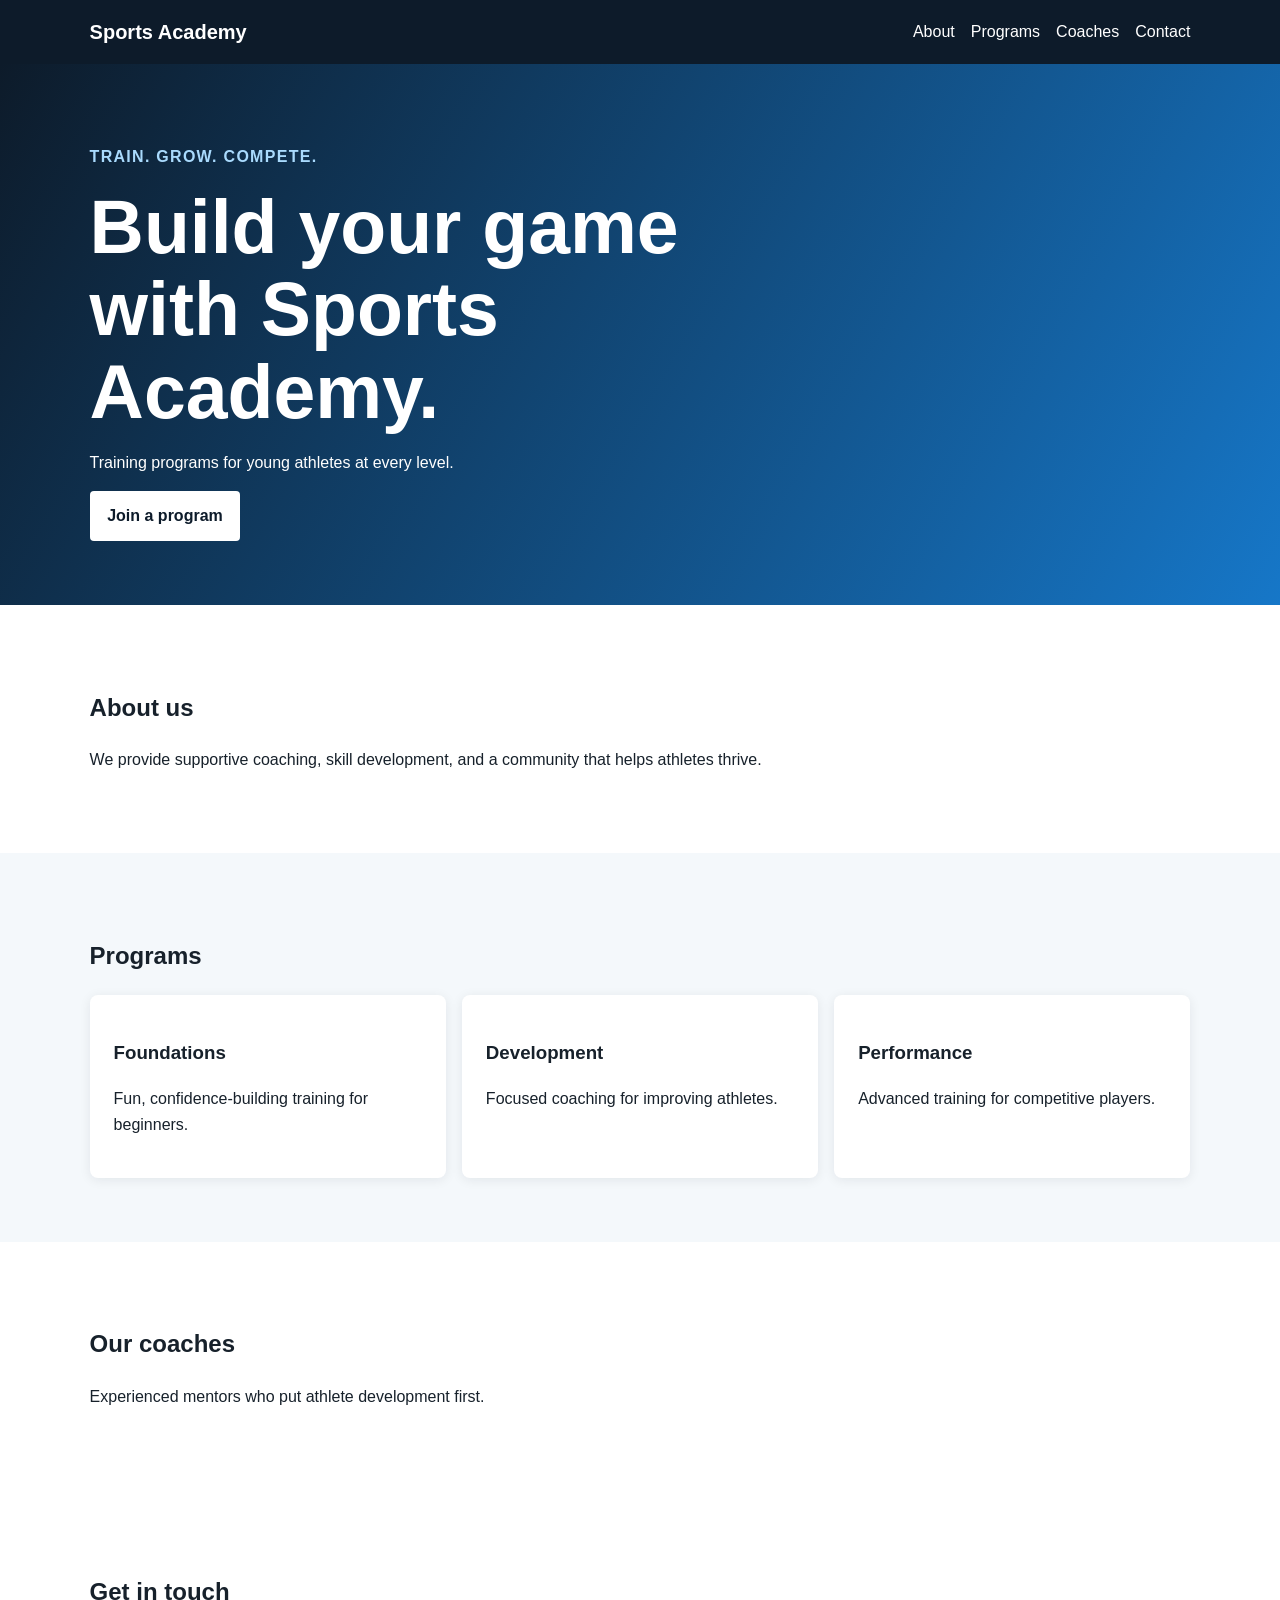
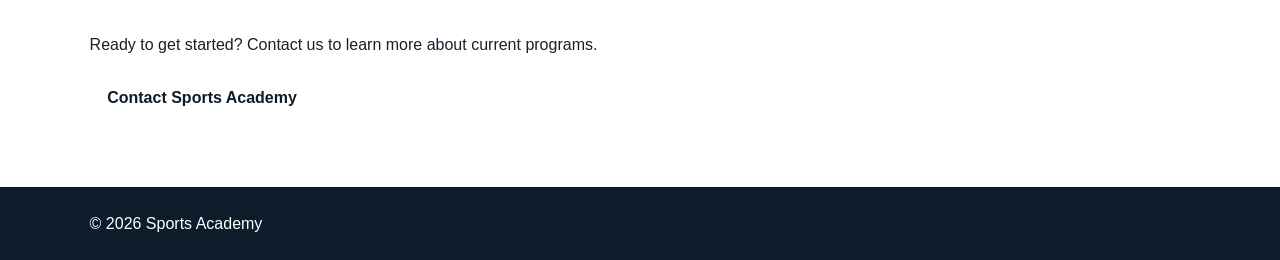
==== index.html @ 7ac8a394 "Add files via upload" ====
<!doctype html>
<html lang="en">
  <head>
    <meta charset="UTF-8" />
    <meta name="viewport" content="width=device-width, initial-scale=1.0" />
    <title>Sports Academy</title>
    <link rel="stylesheet" href="styles.css" />
  </head>
  <body>
    <header class="site-header">
      <a class="brand" href="#home">Sports Academy</a>
      <nav aria-label="Main navigation">
        <a href="#about">About</a>
        <a href="#programs">Programs</a>
        <a href="#coaches">Coaches</a>
        <a href="#contact">Contact</a>
      </nav>
    </header>

    <main id="home">
      <section class="hero">
        <p class="eyebrow">Train. Grow. Compete.</p>
        <h1>Build your game with Sports Academy.</h1>
        <p>Training programs for young athletes at every level.</p>
        <a class="button" href="#contact">Join a program</a>
      </section>

      <section id="about">
        <h2>About us</h2>
        <p>We provide supportive coaching, skill development, and a community that helps athletes thrive.</p>
      </section>

      <section id="programs">
        <h2>Programs</h2>
        <div class="cards">
          <article><h3>Foundations</h3><p>Fun, confidence-building training for beginners.</p></article>
          <article><h3>Development</h3><p>Focused coaching for improving athletes.</p></article>
          <article><h3>Performance</h3><p>Advanced training for competitive players.</p></article>
        </div>
      </section>

      <section id="coaches">
        <h2>Our coaches</h2>
        <p>Experienced mentors who put athlete development first.</p>
      </section>

      <section id="contact">
        <h2>Get in touch</h2>
        <p>Ready to get started? Contact us to learn more about current programs.</p>
        <button type="button" id="contact-button">Contact Sports Academy</button>
      </section>
    </main>

    <footer>© <span id="year"></span> Sports Academy</footer>
    <script src="script.js"></script>
  </body>
</html>
---- styles.css ----
:root {
  --navy: #0d1b2a;
  --blue: #1677c8;
  --light: #f4f8fb;
  --text: #17212b;
}

* { box-sizing: border-box; }
body { margin: 0; color: var(--text); font: 16px/1.6 Arial, sans-serif; }
.site-header { display: flex; justify-content: space-between; align-items: center; padding: 1rem 7%; background: var(--navy); }
.brand, nav a { color: white; text-decoration: none; }
.brand { font-size: 1.25rem; font-weight: 700; }
nav { display: flex; gap: 1rem; }
section { padding: 4rem 7%; }
.hero { background: linear-gradient(120deg, var(--navy), var(--blue)); color: white; min-height: 55vh; display: grid; align-content: center; }
.hero h1 { max-width: 700px; margin: 0; font-size: clamp(2.4rem, 6vw, 4.7rem); line-height: 1.1; }
.eyebrow { color: #a9dafd; font-weight: bold; text-transform: uppercase; letter-spacing: .08em; }
.button, button { display: inline-block; width: fit-content; padding: .75rem 1.1rem; border: 0; border-radius: .25rem; background: white; color: var(--navy); font: inherit; font-weight: bold; text-decoration: none; cursor: pointer; }
#programs { background: var(--light); }
.cards { display: grid; grid-template-columns: repeat(3, 1fr); gap: 1rem; }
article { padding: 1.5rem; border-radius: .5rem; background: white; box-shadow: 0 2px 12px #0d1b2a14; }
footer { padding: 1.5rem 7%; background: var(--navy); color: white; }
@media (max-width: 650px) { .site-header { align-items: flex-start; flex-direction: column; gap: .75rem; } .cards { grid-template-columns: 1fr; } }
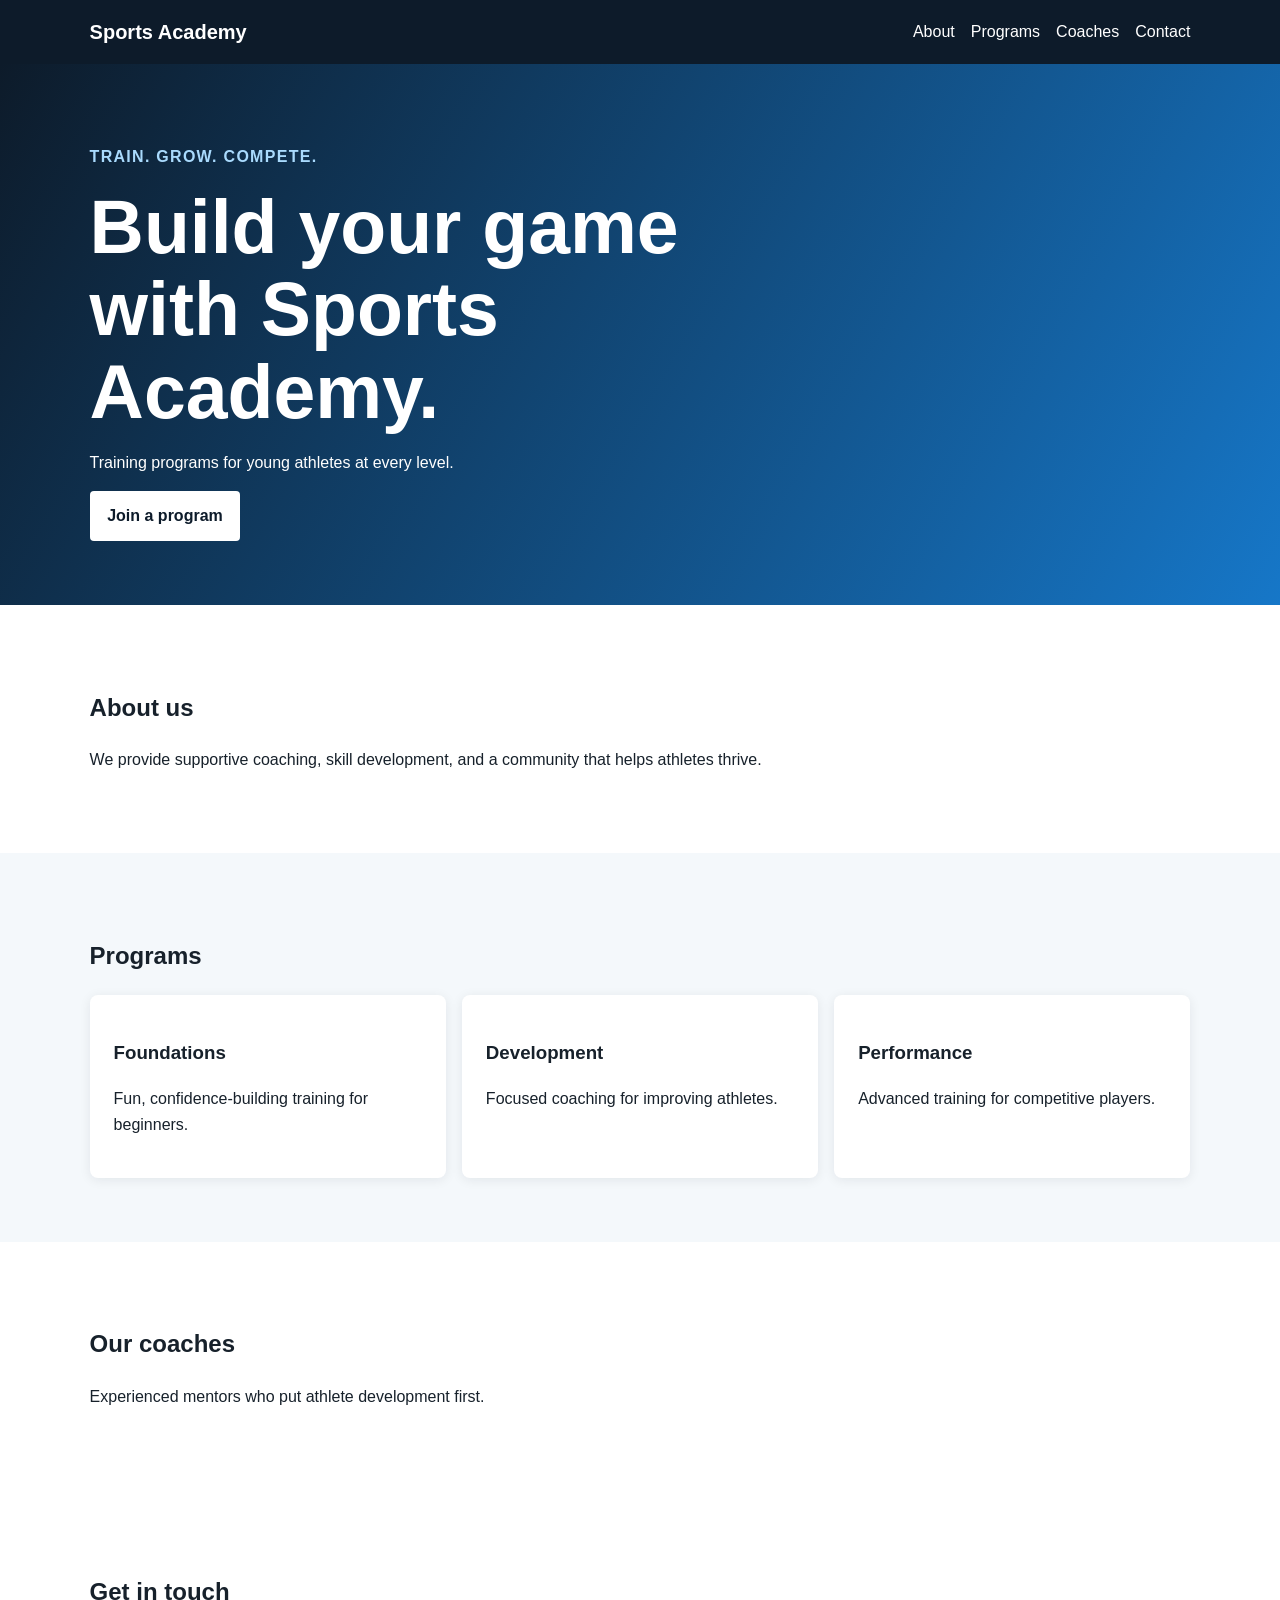
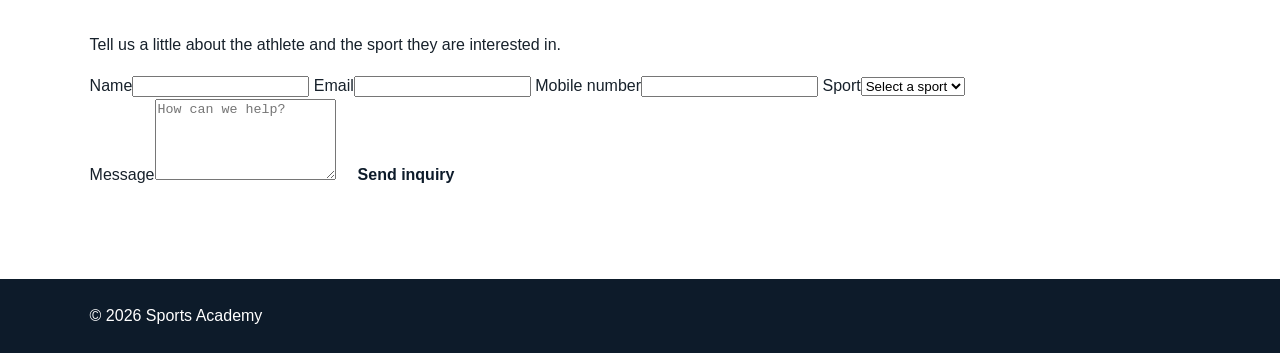
==== commit 81c84cfd: "Refactor HTML structure and add contact form Reorganized sections and added a contact form for inqui" ====
--- a/index.html
+++ b/index.html
@@ -10,13 +10,9 @@
     <header class="site-header">
       <a class="brand" href="#home">Sports Academy</a>
       <nav aria-label="Main navigation">
-        <a href="#about">About</a>
-        <a href="#programs">Programs</a>
-        <a href="#coaches">Coaches</a>
-        <a href="#contact">Contact</a>
+        <a href="#about">About</a><a href="#programs">Programs</a><a href="#coaches">Coaches</a><a href="#contact">Contact</a>
       </nav>
     </header>
-
     <main id="home">
       <section class="hero">
         <p class="eyebrow">Train. Grow. Compete.</p>
@@ -24,33 +20,25 @@
         <p>Training programs for young athletes at every level.</p>
         <a class="button" href="#contact">Join a program</a>
       </section>
-
-      <section id="about">
-        <h2>About us</h2>
-        <p>We provide supportive coaching, skill development, and a community that helps athletes thrive.</p>
-      </section>
-
-      <section id="programs">
-        <h2>Programs</h2>
-        <div class="cards">
-          <article><h3>Foundations</h3><p>Fun, confidence-building training for beginners.</p></article>
-          <article><h3>Development</h3><p>Focused coaching for improving athletes.</p></article>
-          <article><h3>Performance</h3><p>Advanced training for competitive players.</p></article>
-        </div>
-      </section>
-
-      <section id="coaches">
-        <h2>Our coaches</h2>
-        <p>Experienced mentors who put athlete development first.</p>
-      </section>
-
+      <section id="about"><h2>About us</h2><p>We provide supportive coaching, skill development, and a community that helps athletes thrive.</p></section>
+      <section id="programs"><h2>Programs</h2><div class="cards"><article><h3>Foundations</h3><p>Fun, confidence-building training for beginners.</p></article><article><h3>Development</h3><p>Focused coaching for improving athletes.</p></article><article><h3>Performance</h3><p>Advanced training for competitive players.</p></article></div></section>
+      <section id="coaches"><h2>Our coaches</h2><p>Experienced mentors who put athlete development first.</p></section>
       <section id="contact">
         <h2>Get in touch</h2>
-        <p>Ready to get started? Contact us to learn more about current programs.</p>
-        <button type="button" id="contact-button">Contact Sports Academy</button>
+        <p>Tell us a little about the athlete and the sport they are interested in.</p>
+        <form id="contact-form" class="contact-form">
+          <div class="form-grid">
+            <label>Name<input type="text" name="name" autocomplete="name" required /></label>
+            <label>Email<input type="email" name="email" autocomplete="email" required /></label>
+            <label>Mobile number<input type="tel" name="mobile" autocomplete="tel" inputmode="tel" required /></label>
+            <label>Sport<select name="sport" required><option value="" selected disabled>Select a sport</option><option>Soccer</option><option>Basketball</option><option>Cricket</option><option>Baseball</option><option>Tennis</option><option>Swimming</option><option>Volleyball</option><option>Track &amp; Field</option><option>Martial Arts</option><option>Other</option></select></label>
+          </div>
+          <label>Message<textarea name="message" rows="5" placeholder="How can we help?"></textarea></label>
+          <button type="submit">Send inquiry</button>
+          <p id="form-status" class="form-status" aria-live="polite"></p>
+        </form>
       </section>
     </main>
-
     <footer>© <span id="year"></span> Sports Academy</footer>
     <script src="script.js"></script>
   </body>
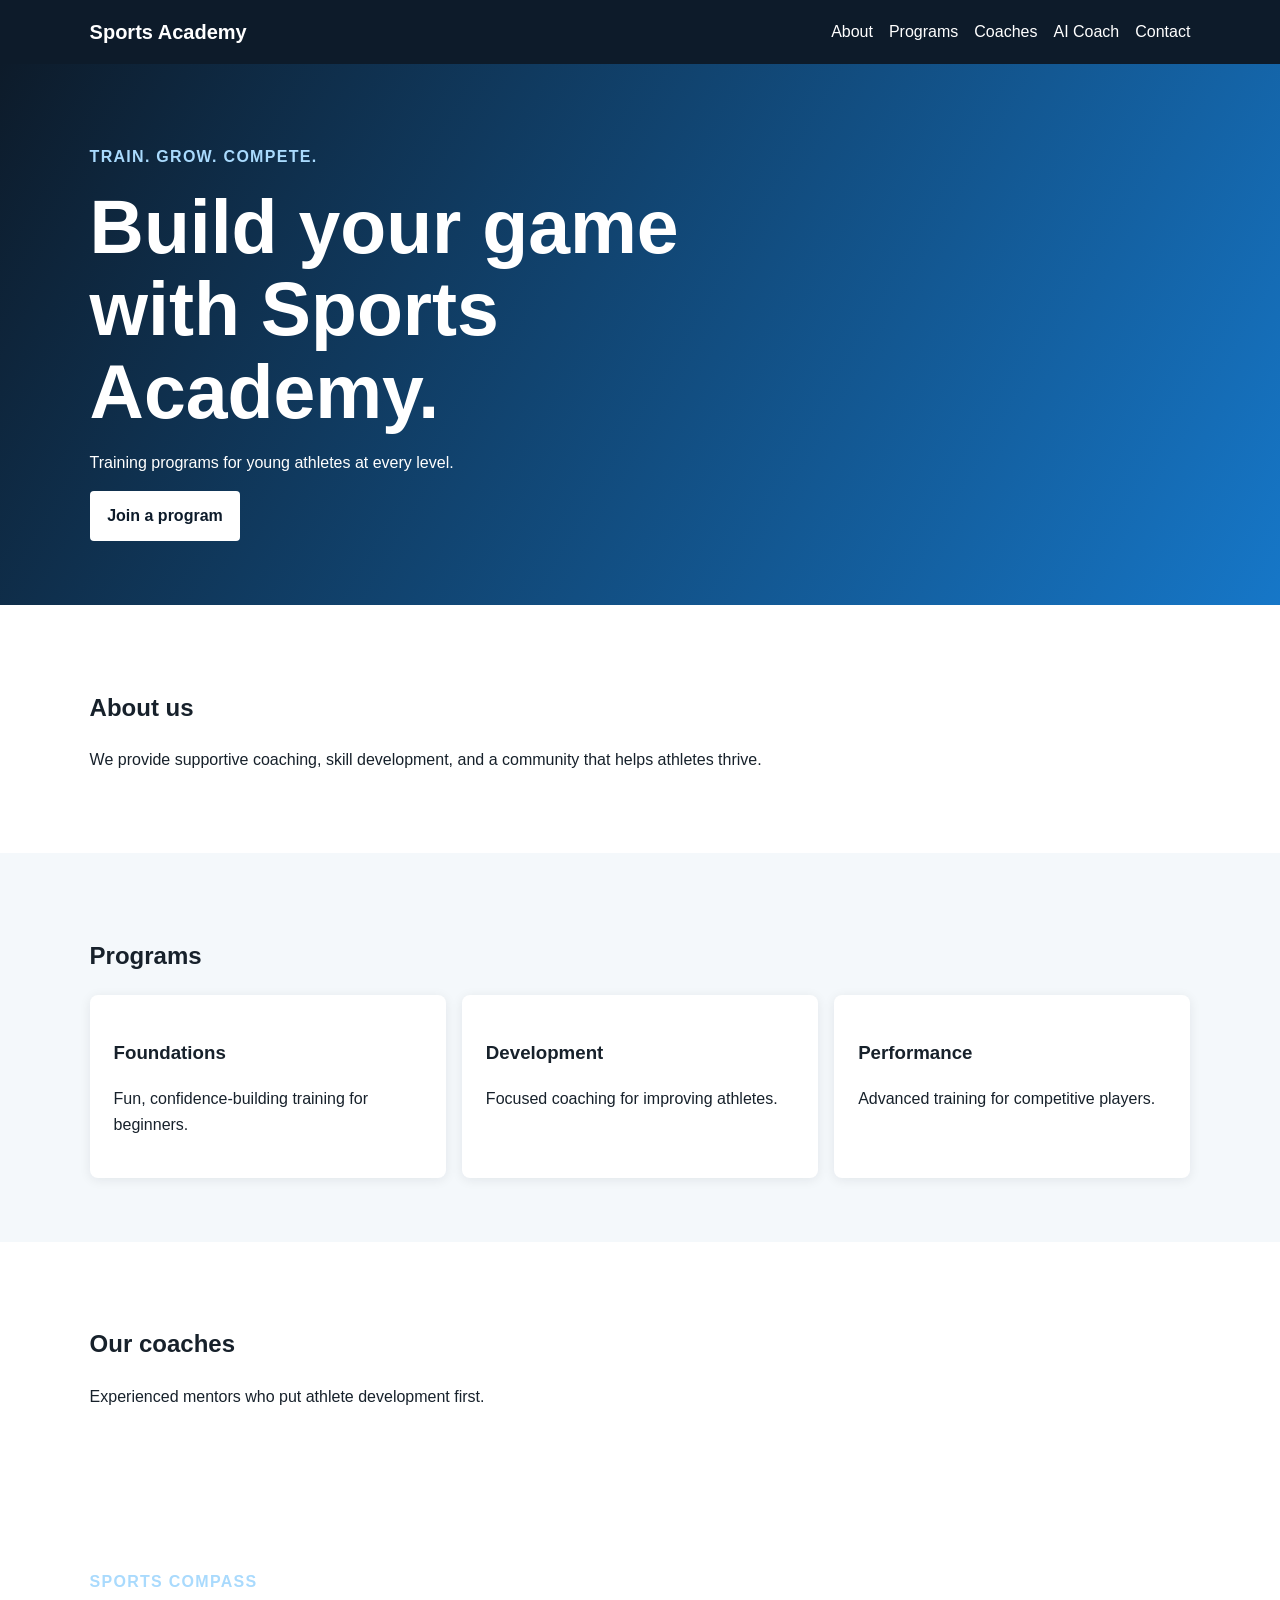
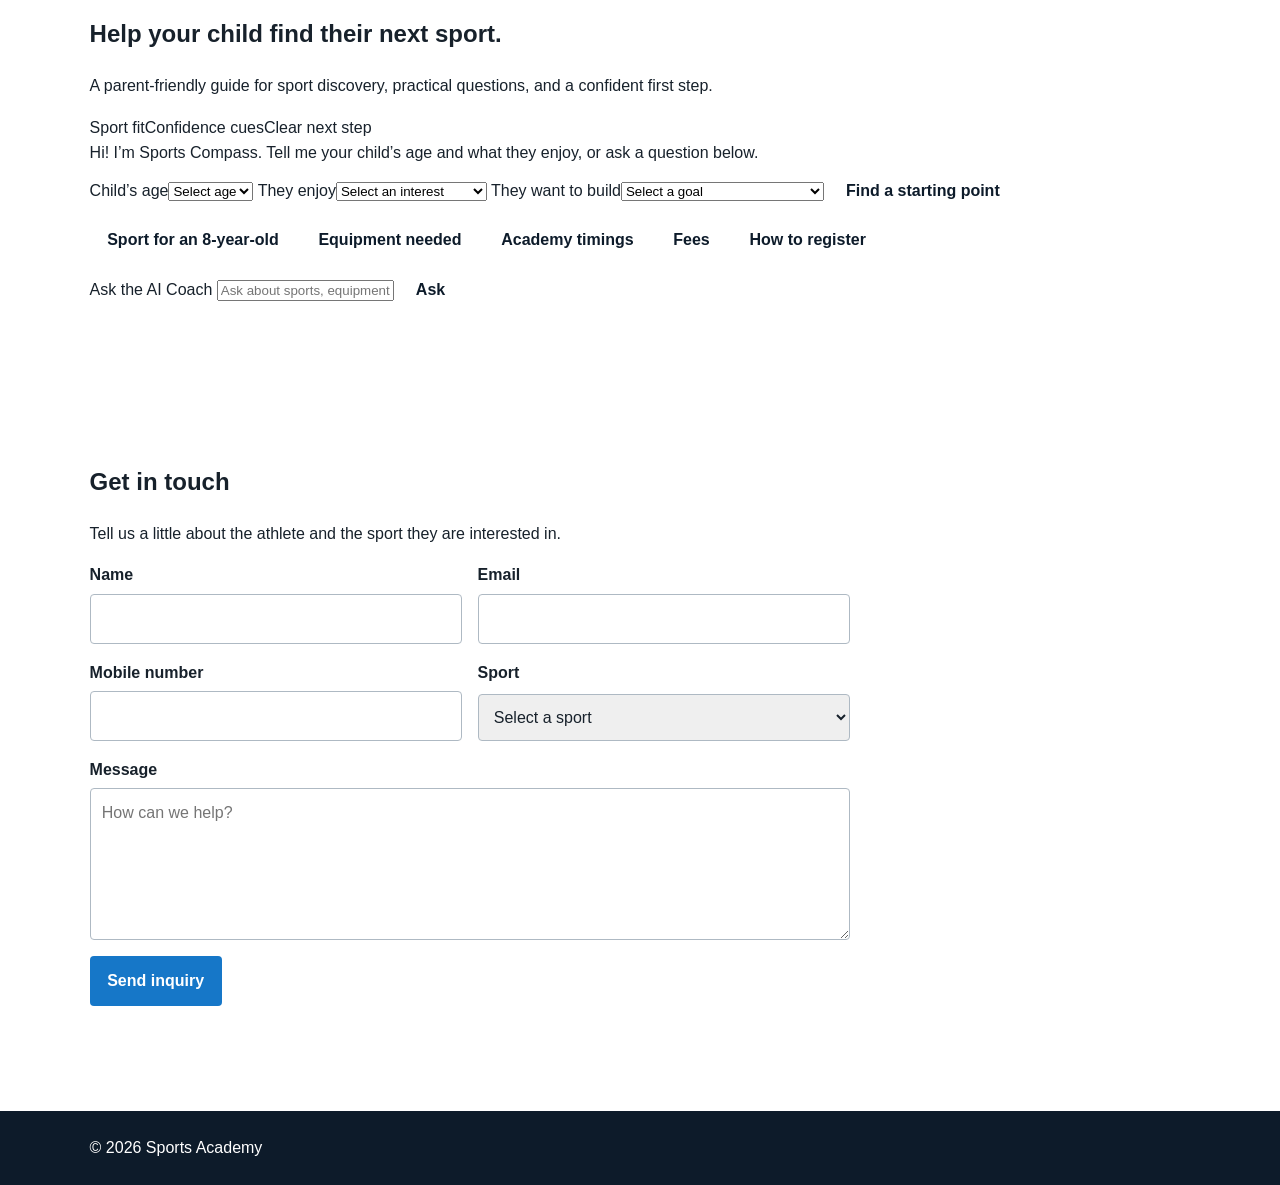
==== commit 8f96d2d9: "Add AI Coach section for sport discovery assistance Added AI Coach section to assist parents in spor" ====
--- a/index.html
+++ b/index.html
@@ -10,7 +10,7 @@
     <header class="site-header">
       <a class="brand" href="#home">Sports Academy</a>
       <nav aria-label="Main navigation">
-        <a href="#about">About</a><a href="#programs">Programs</a><a href="#coaches">Coaches</a><a href="#contact">Contact</a>
+        <a href="#about">About</a><a href="#programs">Programs</a><a href="#coaches">Coaches</a><a href="#assistant">AI Coach</a><a href="#contact">Contact</a>
       </nav>
     </header>
     <main id="home">
@@ -23,6 +23,37 @@
       <section id="about"><h2>About us</h2><p>We provide supportive coaching, skill development, and a community that helps athletes thrive.</p></section>
       <section id="programs"><h2>Programs</h2><div class="cards"><article><h3>Foundations</h3><p>Fun, confidence-building training for beginners.</p></article><article><h3>Development</h3><p>Focused coaching for improving athletes.</p></article><article><h3>Performance</h3><p>Advanced training for competitive players.</p></article></div></section>
       <section id="coaches"><h2>Our coaches</h2><p>Experienced mentors who put athlete development first.</p></section>
+      <section id="assistant" class="assistant-section">
+        <p class="eyebrow">Sports Compass</p>
+        <h2>Help your child find their next sport.</h2>
+        <p>A parent-friendly guide for sport discovery, practical questions, and a confident first step.</p>
+        <div class="compass-intro">
+          <span>Sport fit</span><span>Confidence cues</span><span>Clear next step</span>
+        </div>
+        <div class="coach-chat" aria-label="AI Coach Assistant">
+          <div id="coach-messages" class="coach-messages" aria-live="polite">
+            <div class="coach-message coach-message--bot">Hi! I’m Sports Compass. Tell me your child’s age and what they enjoy, or ask a question below.</div>
+          </div>
+          <form id="sport-finder-form" class="sport-finder-form">
+            <label>Child’s age<select name="age" required><option value="" selected disabled>Select age</option><option value="5-7">5–7</option><option value="8-10">8–10</option><option value="11-13">11–13</option><option value="14+">14+</option></select></label>
+            <label>They enjoy<select name="interest" required><option value="" selected disabled>Select an interest</option><option value="team play">Team play</option><option value="individual challenges">Individual challenges</option><option value="being active outdoors">Being active outdoors</option><option value="building confidence">Building confidence</option></select></label>
+            <label>They want to build<select name="goal" required><option value="" selected disabled>Select a goal</option><option value="coordination and confidence">Coordination and confidence</option><option value="fitness and stamina">Fitness and stamina</option><option value="teamwork and communication">Teamwork and communication</option><option value="focus and discipline">Focus and discipline</option></select></label>
+            <button type="submit">Find a starting point</button>
+          </form>
+          <div class="suggested-questions" aria-label="Suggested questions">
+            <button type="button" data-question="Which sport suits an 8-year-old?">Sport for an 8-year-old</button>
+            <button type="button" data-question="What equipment is needed?">Equipment needed</button>
+            <button type="button" data-question="What are the academy timings?">Academy timings</button>
+            <button type="button" data-question="What is the fee?">Fees</button>
+            <button type="button" data-question="How can I register?">How to register</button>
+          </div>
+          <form id="coach-form" class="coach-form">
+            <label class="sr-only" for="coach-question">Ask the AI Coach</label>
+            <input id="coach-question" name="question" type="text" placeholder="Ask about sports, equipment, fees, or registration…" required />
+            <button type="submit">Ask</button>
+          </form>
+        </div>
+      </section>
       <section id="contact">
         <h2>Get in touch</h2>
         <p>Tell us a little about the athlete and the sport they are interested in.</p>
--- a/styles.css
+++ b/styles.css
@@ -1,23 +1,24 @@
-:root {
-  --navy: #0d1b2a;
-  --blue: #1677c8;
-  --light: #f4f8fb;
-  --text: #17212b;
-}
-
-* { box-sizing: border-box; }
-body { margin: 0; color: var(--text); font: 16px/1.6 Arial, sans-serif; }
-.site-header { display: flex; justify-content: space-between; align-items: center; padding: 1rem 7%; background: var(--navy); }
-.brand, nav a { color: white; text-decoration: none; }
-.brand { font-size: 1.25rem; font-weight: 700; }
-nav { display: flex; gap: 1rem; }
-section { padding: 4rem 7%; }
-.hero { background: linear-gradient(120deg, var(--navy), var(--blue)); color: white; min-height: 55vh; display: grid; align-content: center; }
-.hero h1 { max-width: 700px; margin: 0; font-size: clamp(2.4rem, 6vw, 4.7rem); line-height: 1.1; }
-.eyebrow { color: #a9dafd; font-weight: bold; text-transform: uppercase; letter-spacing: .08em; }
-.button, button { display: inline-block; width: fit-content; padding: .75rem 1.1rem; border: 0; border-radius: .25rem; background: white; color: var(--navy); font: inherit; font-weight: bold; text-decoration: none; cursor: pointer; }
-#programs { background: var(--light); }
-.cards { display: grid; grid-template-columns: repeat(3, 1fr); gap: 1rem; }
-article { padding: 1.5rem; border-radius: .5rem; background: white; box-shadow: 0 2px 12px #0d1b2a14; }
-footer { padding: 1.5rem 7%; background: var(--navy); color: white; }
-@media (max-width: 650px) { .site-header { align-items: flex-start; flex-direction: column; gap: .75rem; } .cards { grid-template-columns: 1fr; } }
+:root { --navy:#0d1b2a; --blue:#1677c8; --light:#f4f8fb; --text:#17212b; }
+* { box-sizing:border-box; }
+body { margin:0; color:var(--text); font:16px/1.6 Arial,sans-serif; }
+.site-header { display:flex; justify-content:space-between; align-items:center; padding:1rem 7%; background:var(--navy); }
+.brand, nav a { color:#fff; text-decoration:none; }
+.brand { font-size:1.25rem; font-weight:700; }
+nav { display:flex; gap:1rem; }
+section { padding:4rem 7%; }
+.hero { min-height:55vh; display:grid; align-content:center; background:linear-gradient(120deg,var(--navy),var(--blue)); color:#fff; }
+.hero h1 { max-width:700px; margin:0; font-size:clamp(2.4rem,6vw,4.7rem); line-height:1.1; }
+.eyebrow { color:#a9dafd; font-weight:700; text-transform:uppercase; letter-spacing:.08em; }
+.button, button { display:inline-block; width:fit-content; padding:.75rem 1.1rem; border:0; border-radius:.25rem; background:#fff; color:var(--navy); font:inherit; font-weight:700; text-decoration:none; cursor:pointer; }
+#programs { background:var(--light); }
+.cards, .form-grid { display:grid; grid-template-columns:repeat(3,1fr); gap:1rem; }
+article { padding:1.5rem; border-radius:.5rem; background:#fff; box-shadow:0 2px 12px #0d1b2a14; }
+.contact-form { display:grid; max-width:760px; gap:1rem; }
+.form-grid { grid-template-columns:repeat(2,1fr); }
+.contact-form label { display:grid; gap:.35rem; font-weight:700; }
+.contact-form input, .contact-form select, .contact-form textarea { width:100%; padding:.7rem; border:1px solid #aeb9c3; border-radius:.25rem; color:var(--text); font:inherit; font-weight:400; }
+.contact-form textarea { resize:vertical; }
+.contact-form button { background:var(--blue); color:#fff; }
+.form-status { min-height:1.6rem; margin:0; color:#176b36; font-weight:700; }
+footer { padding:1.5rem 7%; background:var(--navy); color:#fff; }
+@media (max-width:650px) { .site-header { align-items:flex-start; flex-direction:column; gap:.75rem; } .cards, .form-grid { grid-template-columns:1fr; } }
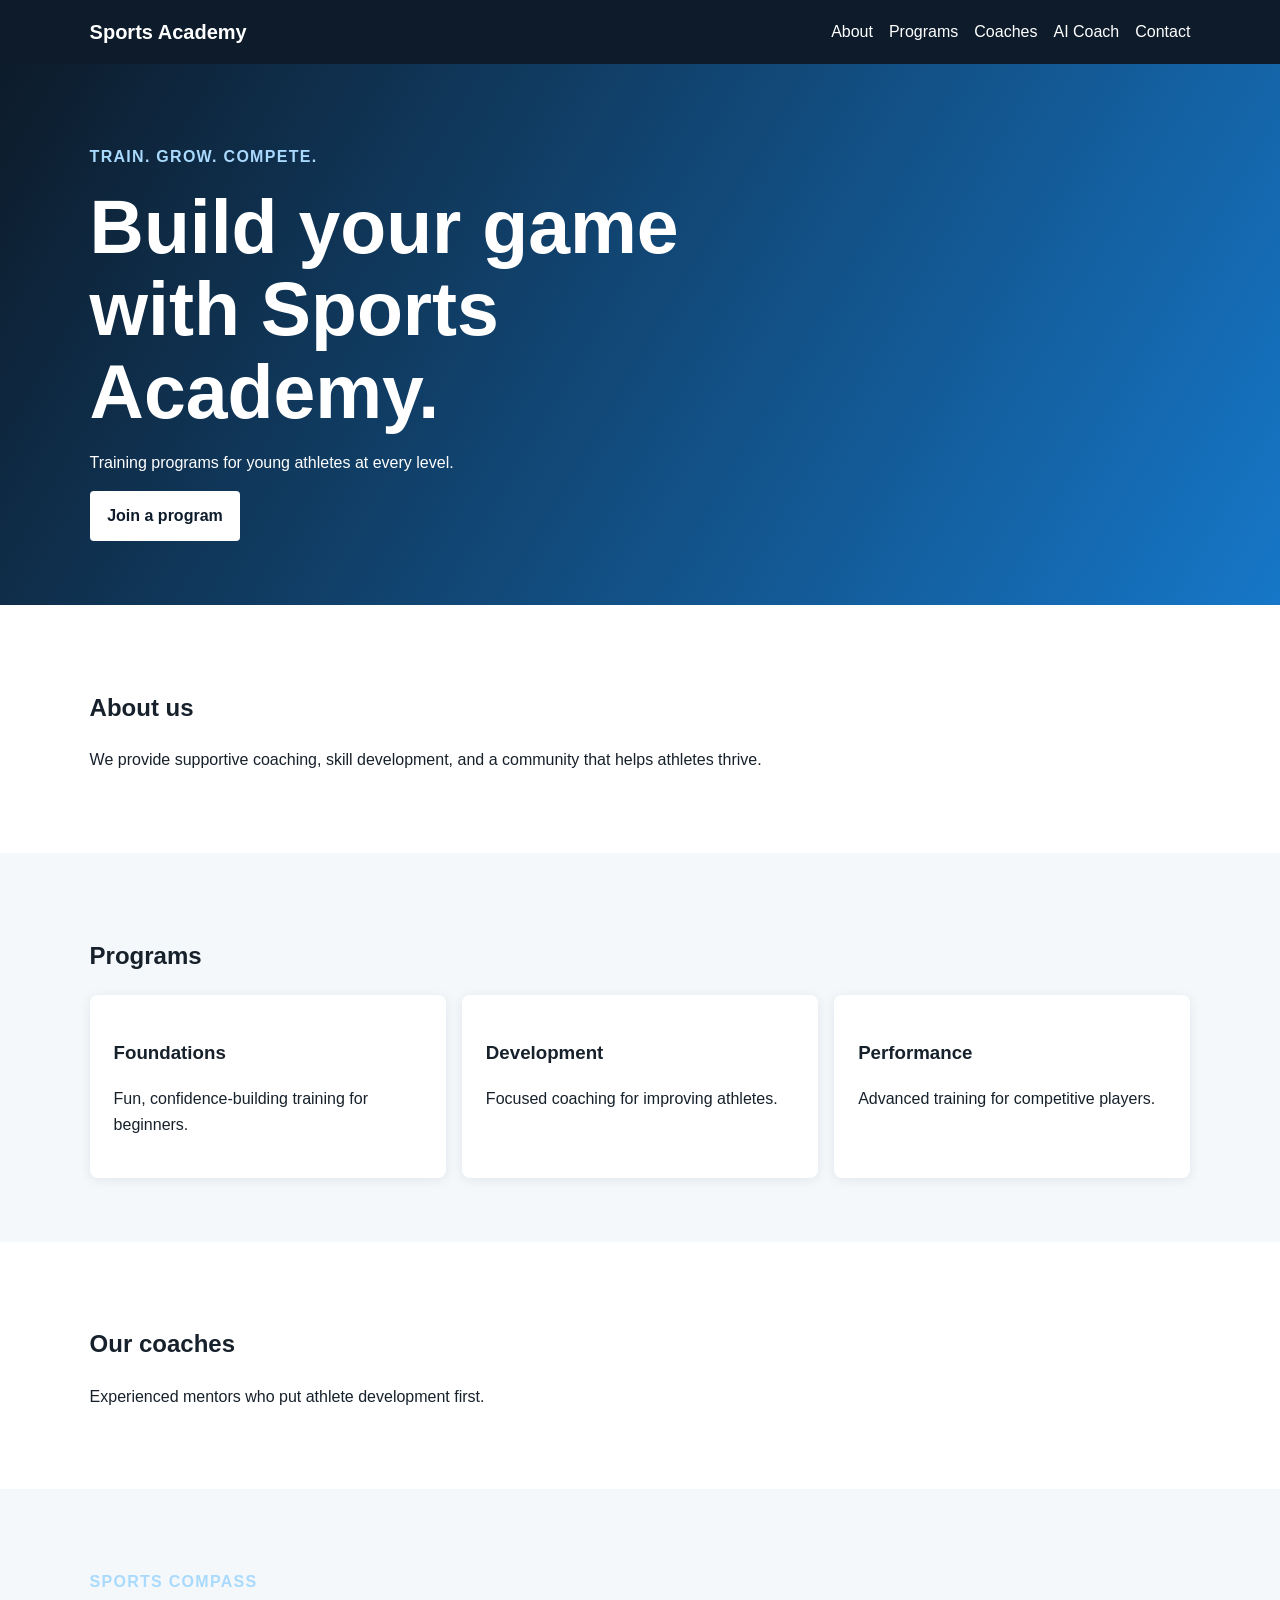
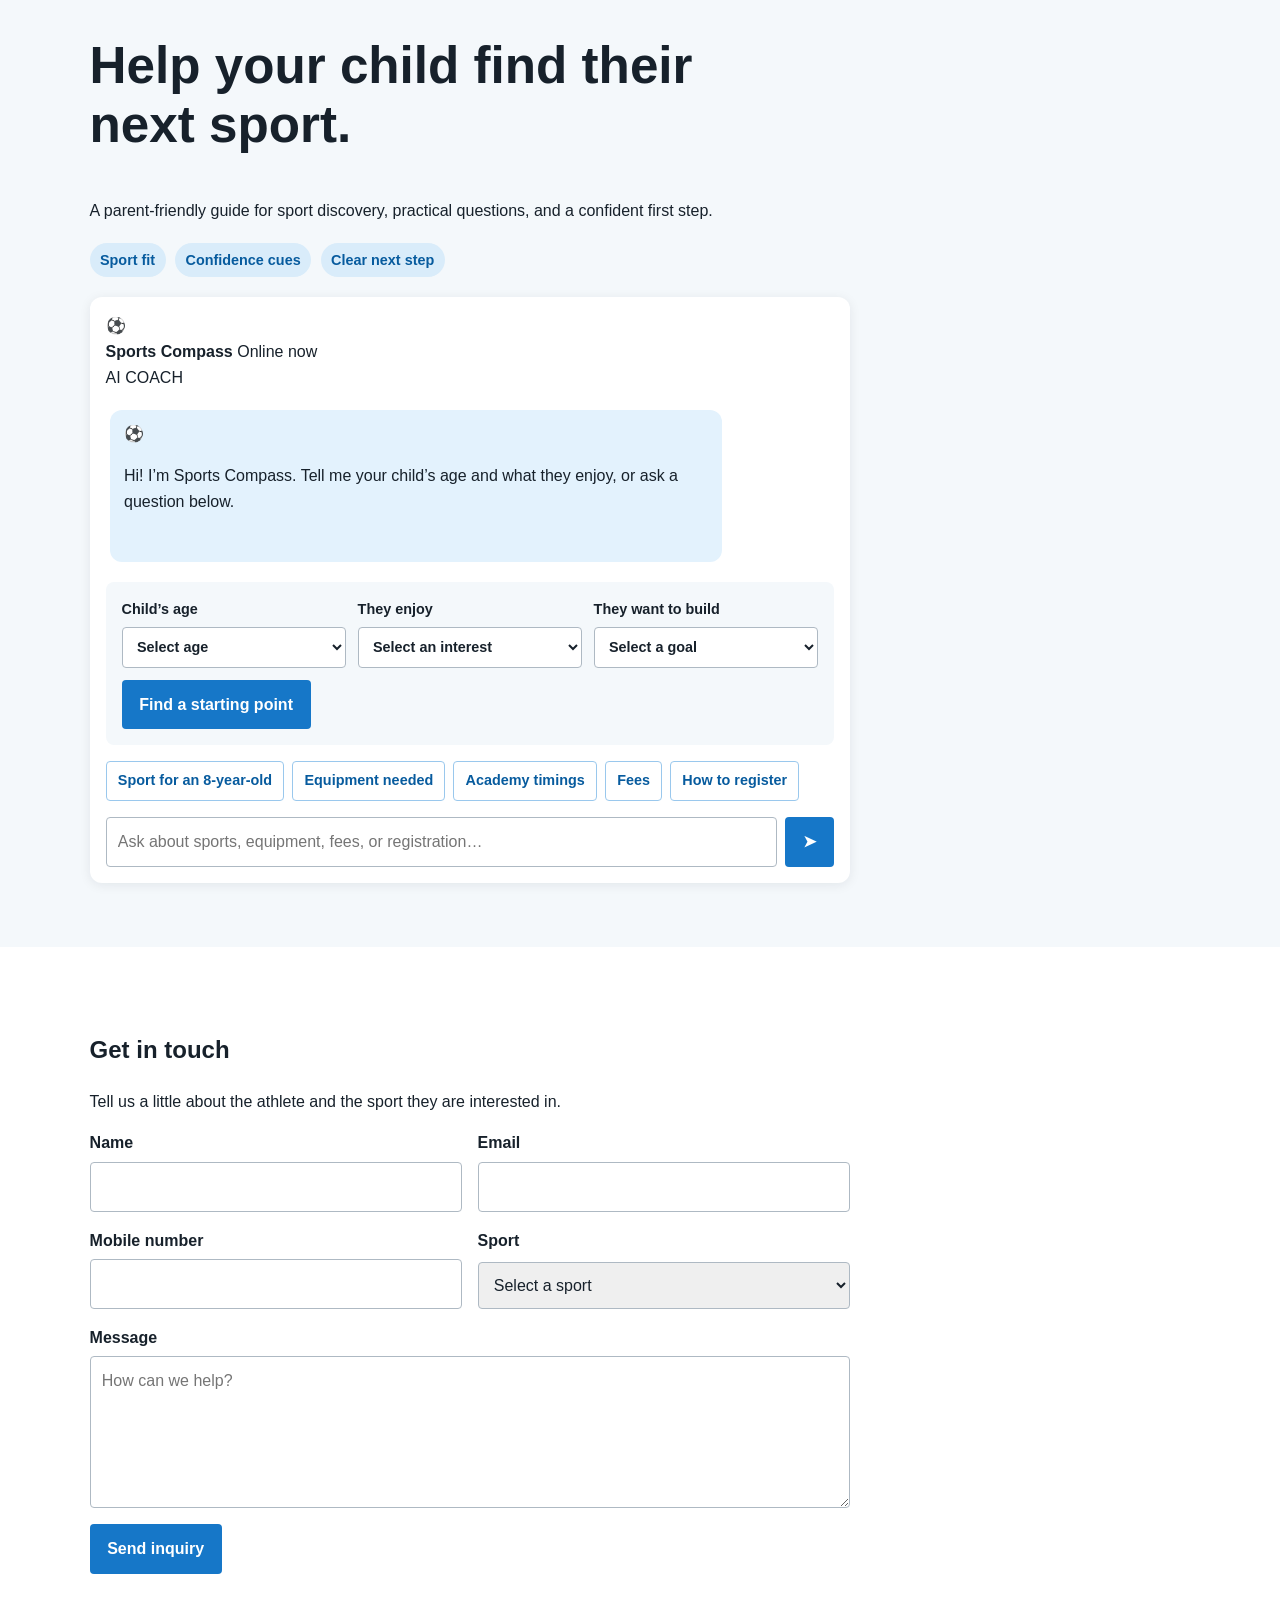
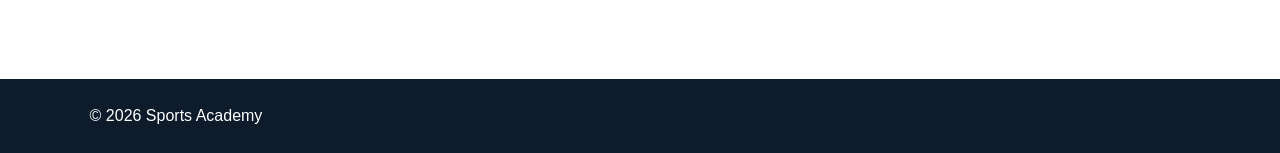
==== commit 8c38e140: "Improve AI Coach chat interface Updated the coach chat section to enhance accessibility and user exp" ====
--- a/index.html
+++ b/index.html
@@ -31,8 +31,15 @@
           <span>Sport fit</span><span>Confidence cues</span><span>Clear next step</span>
         </div>
         <div class="coach-chat" aria-label="AI Coach Assistant">
+          <div class="coach-chat__header">
+            <div class="bot-identity">
+              <div class="bot-avatar" aria-hidden="true">⚽</div>
+              <div><strong>Sports Compass</strong><span><i></i> Online now</span></div>
+            </div>
+            <span class="bot-label">AI COACH</span>
+          </div>
           <div id="coach-messages" class="coach-messages" aria-live="polite">
-            <div class="coach-message coach-message--bot">Hi! I’m Sports Compass. Tell me your child’s age and what they enjoy, or ask a question below.</div>
+            <div class="coach-message coach-message--bot"><span class="message-avatar" aria-hidden="true">⚽</span><p>Hi! I’m Sports Compass. Tell me your child’s age and what they enjoy, or ask a question below.</p></div>
           </div>
           <form id="sport-finder-form" class="sport-finder-form">
             <label>Child’s age<select name="age" required><option value="" selected disabled>Select age</option><option value="5-7">5–7</option><option value="8-10">8–10</option><option value="11-13">11–13</option><option value="14+">14+</option></select></label>
@@ -50,7 +57,7 @@
           <form id="coach-form" class="coach-form">
             <label class="sr-only" for="coach-question">Ask the AI Coach</label>
             <input id="coach-question" name="question" type="text" placeholder="Ask about sports, equipment, fees, or registration…" required />
-            <button type="submit">Ask</button>
+            <button type="submit" aria-label="Send question">➤</button>
           </form>
         </div>
       </section>
--- a/styles.css
+++ b/styles.css
@@ -13,6 +13,25 @@
 #programs { background:var(--light); }
 .cards, .form-grid { display:grid; grid-template-columns:repeat(3,1fr); gap:1rem; }
 article { padding:1.5rem; border-radius:.5rem; background:#fff; box-shadow:0 2px 12px #0d1b2a14; }
+.assistant-section { background:var(--light); }
+.assistant-section > h2 { max-width:700px; font-size:clamp(2rem,4vw,3.3rem); line-height:1.15; }
+.compass-intro { display:flex; flex-wrap:wrap; gap:.6rem; margin:1.25rem 0; }
+.compass-intro span { padding:.35rem .65rem; border-radius:999px; background:#d9ecfa; color:#075b9e; font-size:.9rem; font-weight:700; }
+.coach-chat { display:grid; max-width:760px; gap:1rem; padding:1rem; border-radius:.75rem; background:#fff; box-shadow:0 2px 12px #0d1b2a14; }
+.coach-messages { display:grid; gap:.75rem; min-height:160px; max-height:360px; overflow-y:auto; padding:.25rem; }
+.coach-message { max-width:85%; padding:.7rem .9rem; border-radius:.75rem; }
+.coach-message--bot { justify-self:start; background:#e3f2fd; }
+.coach-message--user { justify-self:end; background:var(--navy); color:#fff; }
+.sport-finder-form { display:grid; grid-template-columns:repeat(3, 1fr); gap:.75rem; padding:1rem; border-radius:.5rem; background:#f4f8fb; }
+.sport-finder-form label { display:grid; gap:.35rem; font-size:.9rem; font-weight:700; }
+.sport-finder-form select { min-width:0; padding:.65rem; border:1px solid #aeb9c3; border-radius:.25rem; background:#fff; color:var(--text); font:inherit; }
+.sport-finder-form button { grid-column:1 / -1; justify-self:start; background:var(--blue); color:#fff; }
+.suggested-questions { display:flex; flex-wrap:wrap; gap:.5rem; }
+.suggested-questions button { padding:.45rem .7rem; border:1px solid #9ac8ed; background:#fff; color:#075b9e; font-size:.9rem; }
+.coach-form { display:grid; grid-template-columns:1fr auto; gap:.5rem; }
+.coach-form input { min-width:0; padding:.7rem; border:1px solid #aeb9c3; border-radius:.25rem; font:inherit; }
+.coach-form button { background:var(--blue); color:#fff; }
+.sr-only { position:absolute; width:1px; height:1px; padding:0; margin:-1px; overflow:hidden; clip:rect(0, 0, 0, 0); white-space:nowrap; border:0; }
 .contact-form { display:grid; max-width:760px; gap:1rem; }
 .form-grid { grid-template-columns:repeat(2,1fr); }
 .contact-form label { display:grid; gap:.35rem; font-weight:700; }
@@ -21,4 +40,4 @@
 .contact-form button { background:var(--blue); color:#fff; }
 .form-status { min-height:1.6rem; margin:0; color:#176b36; font-weight:700; }
 footer { padding:1.5rem 7%; background:var(--navy); color:#fff; }
-@media (max-width:650px) { .site-header { align-items:flex-start; flex-direction:column; gap:.75rem; } .cards, .form-grid { grid-template-columns:1fr; } }
+@media (max-width:650px) { .site-header { align-items:flex-start; flex-direction:column; gap:.75rem; } .cards, .form-grid, .sport-finder-form { grid-template-columns:1fr; } .coach-form { grid-template-columns:1fr; } }
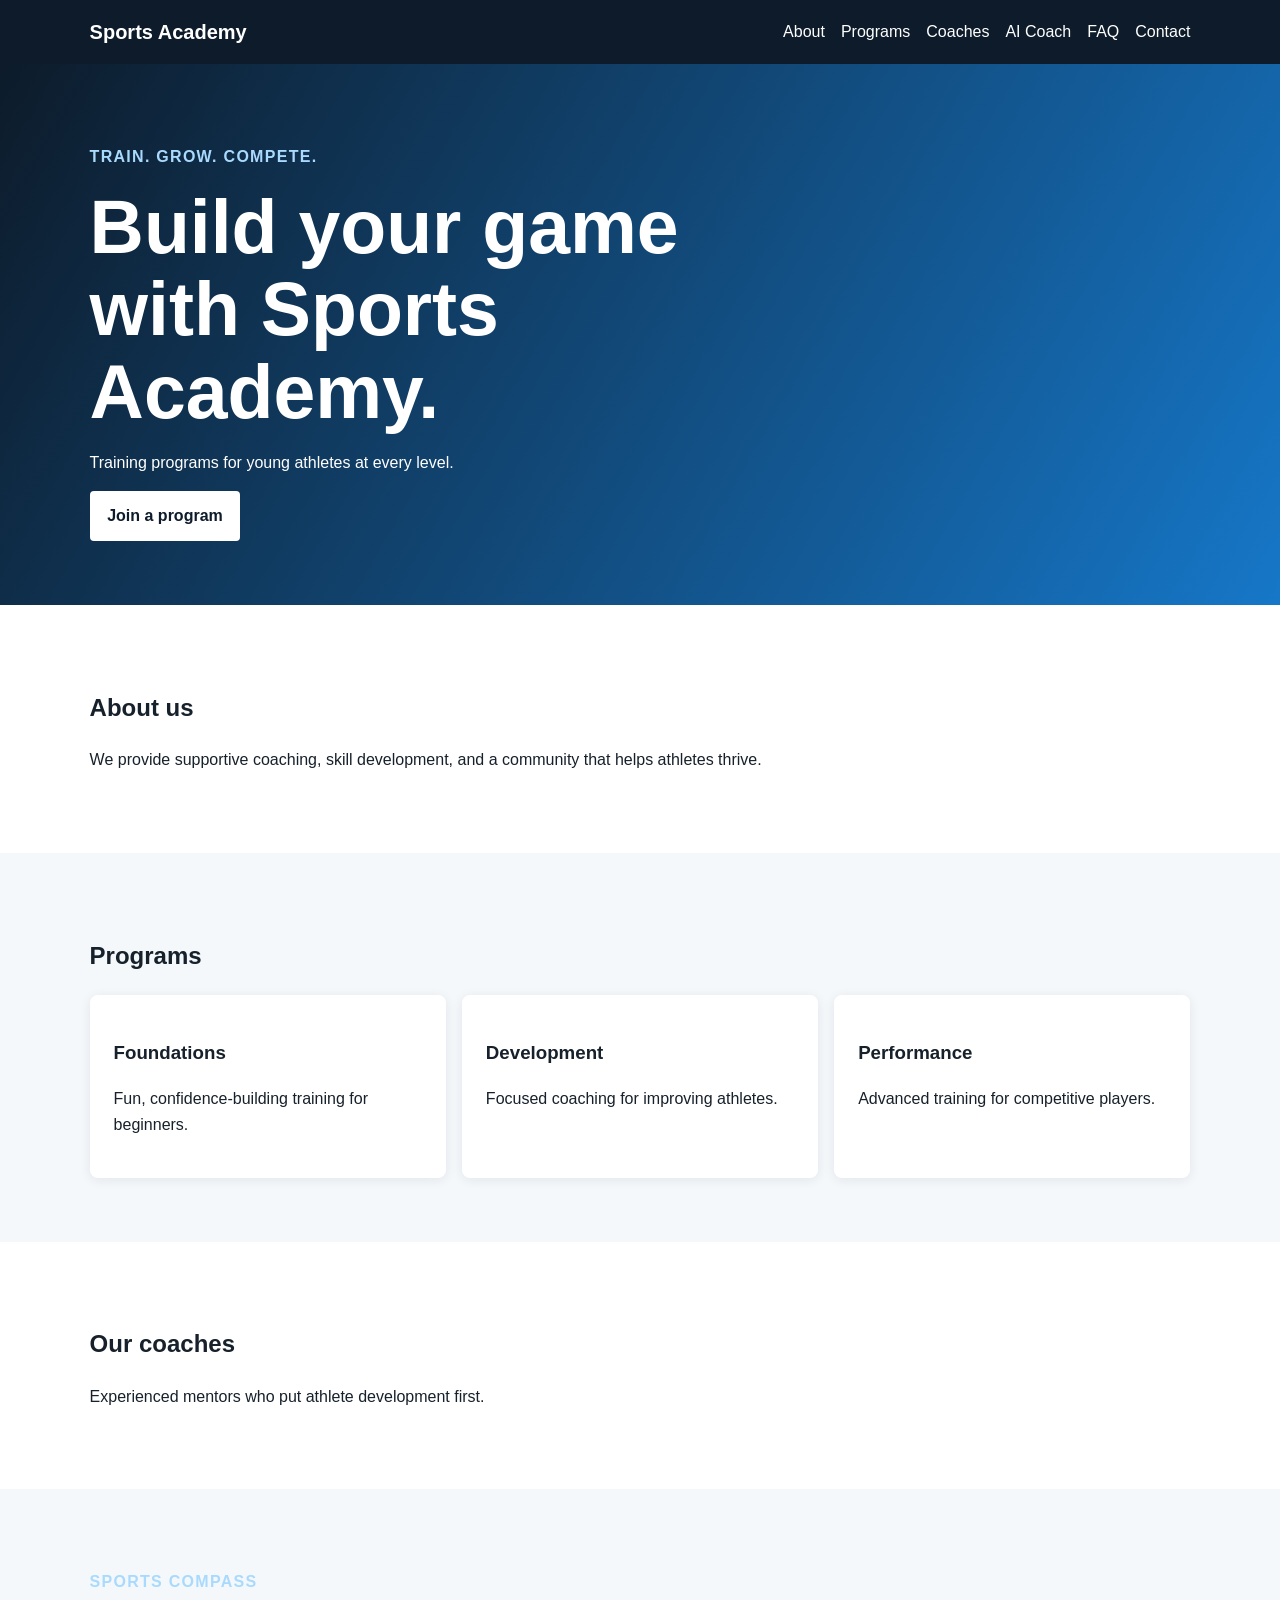
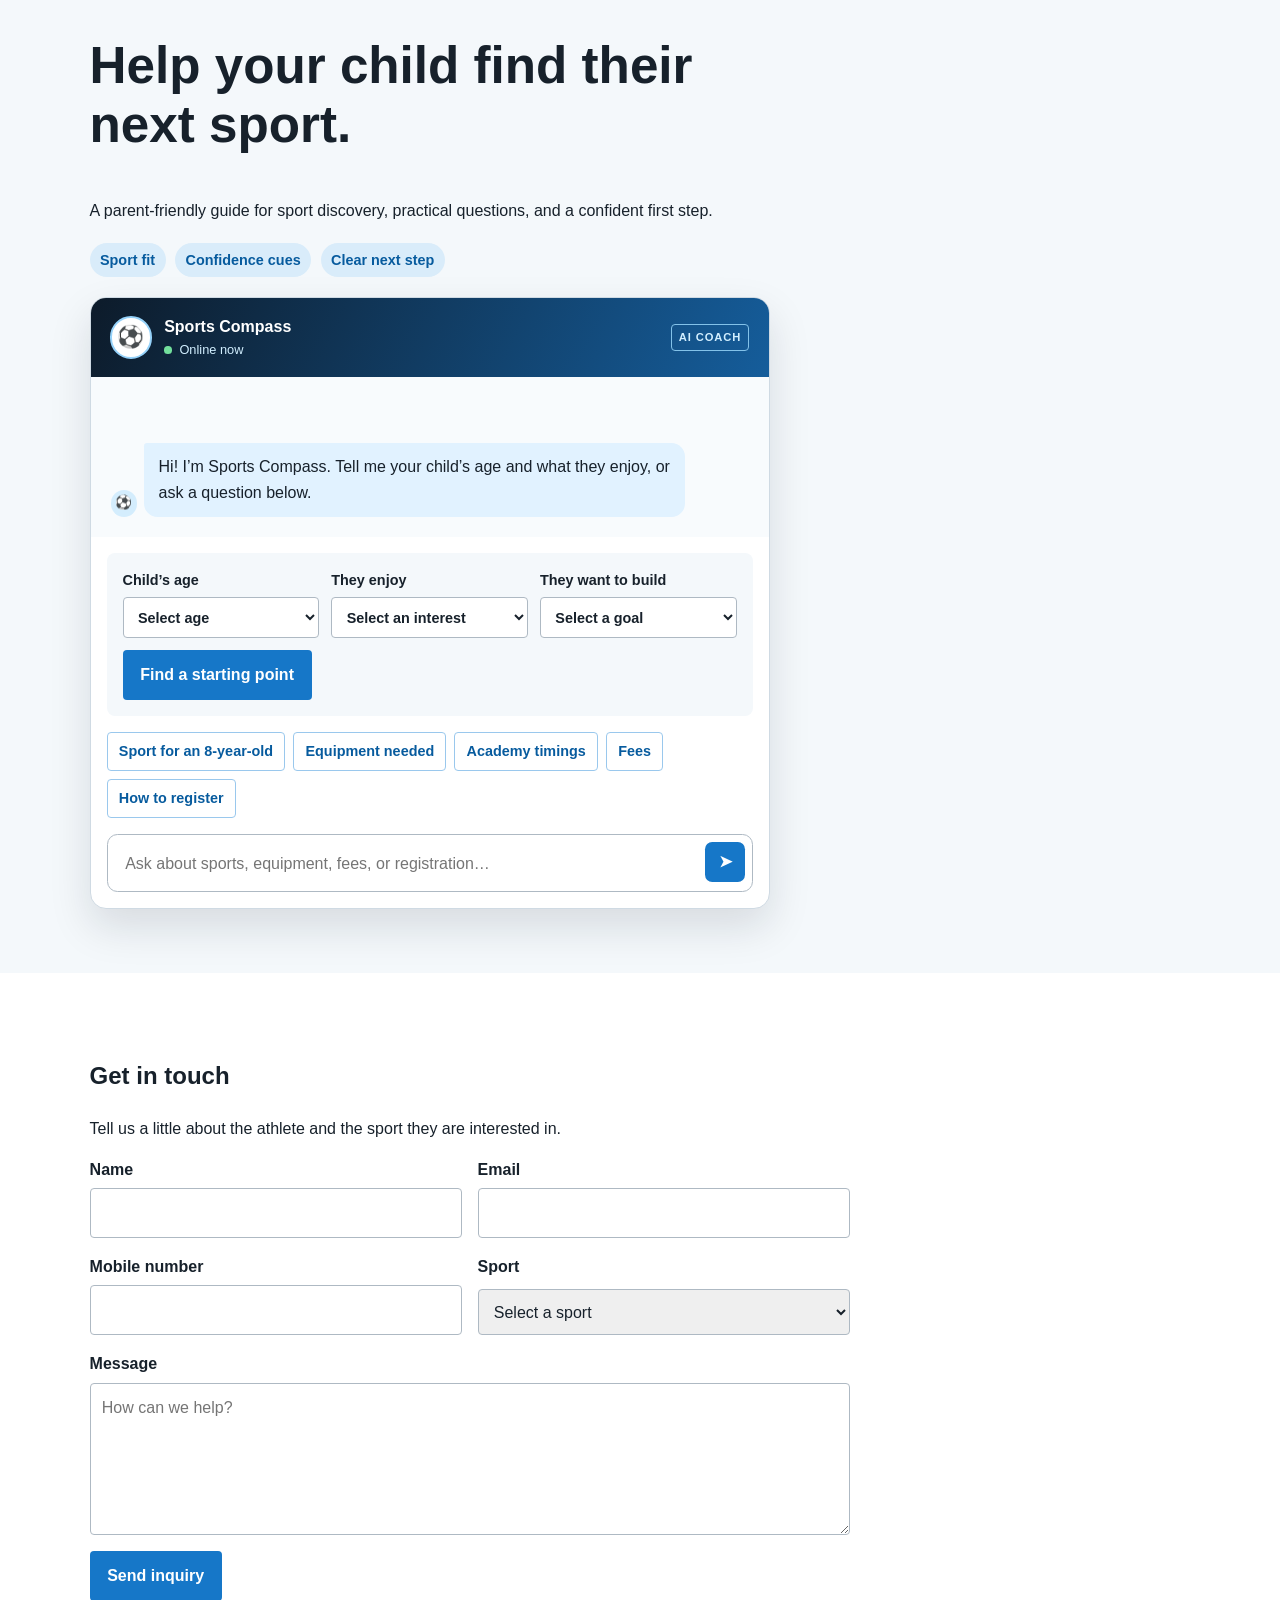
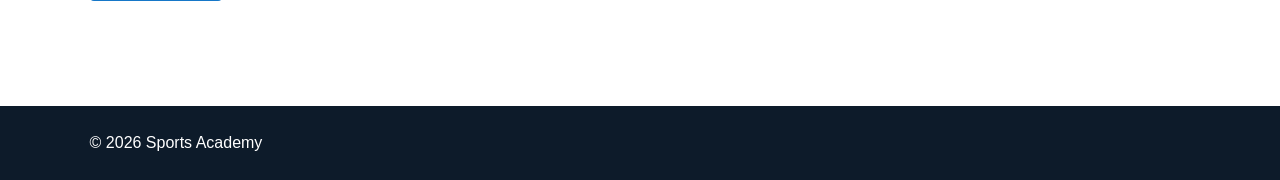
==== commit 6b3f083d: "Update index.html" ====
--- a/index.html
+++ b/index.html
@@ -10,7 +10,7 @@
     <header class="site-header">
       <a class="brand" href="#home">Sports Academy</a>
       <nav aria-label="Main navigation">
-        <a href="#about">About</a><a href="#programs">Programs</a><a href="#coaches">Coaches</a><a href="#assistant">AI Coach</a><a href="#contact">Contact</a>
+        <a href="#about">About</a><a href="#programs">Programs</a><a href="#coaches">Coaches</a><a href="#assistant">AI Coach</a><a href="faq.html">FAQ</a><a href="#contact">Contact</a>
       </nav>
     </header>
     <main id="home">
--- a/styles.css
+++ b/styles.css
@@ -17,20 +17,32 @@
 .assistant-section > h2 { max-width:700px; font-size:clamp(2rem,4vw,3.3rem); line-height:1.15; }
 .compass-intro { display:flex; flex-wrap:wrap; gap:.6rem; margin:1.25rem 0; }
 .compass-intro span { padding:.35rem .65rem; border-radius:999px; background:#d9ecfa; color:#075b9e; font-size:.9rem; font-weight:700; }
-.coach-chat { display:grid; max-width:760px; gap:1rem; padding:1rem; border-radius:.75rem; background:#fff; box-shadow:0 2px 12px #0d1b2a14; }
-.coach-messages { display:grid; gap:.75rem; min-height:160px; max-height:360px; overflow-y:auto; padding:.25rem; }
-.coach-message { max-width:85%; padding:.7rem .9rem; border-radius:.75rem; }
-.coach-message--bot { justify-self:start; background:#e3f2fd; }
-.coach-message--user { justify-self:end; background:var(--navy); color:#fff; }
-.sport-finder-form { display:grid; grid-template-columns:repeat(3, 1fr); gap:.75rem; padding:1rem; border-radius:.5rem; background:#f4f8fb; }
+.coach-chat { display:grid; max-width:680px; gap:0; overflow:hidden; border:1px solid #cfdae3; border-radius:1rem; background:#fff; box-shadow:0 18px 42px #0d1b2a20; }
+.coach-chat__header { display:flex; justify-content:space-between; align-items:center; padding:1rem 1.2rem; background:linear-gradient(115deg,var(--navy),#155d9b); color:#fff; }
+.bot-identity { display:flex; align-items:center; gap:.75rem; }
+.bot-avatar { display:grid; width:2.65rem; height:2.65rem; place-items:center; border:2px solid #95d2fa; border-radius:50%; background:#fff; font-size:1.35rem; }
+.bot-identity strong, .bot-identity span { display:block; }
+.bot-identity span { color:#d2efff; font-size:.8rem; }
+.bot-identity i { display:inline-block; width:.48rem; height:.48rem; margin-right:.25rem; border-radius:50%; background:#72df9c; }
+.bot-label { padding:.25rem .45rem; border:1px solid #83c2e9; border-radius:.25rem; color:#d2efff; font-size:.7rem; font-weight:700; letter-spacing:.08em; }
+.coach-messages { display:grid; gap:.75rem; min-height:160px; max-height:360px; overflow-y:auto; padding:1.25rem; background:#f8fbfd; }
+.coach-message { display:flex; align-items:flex-end; gap:.45rem; max-width:90%; }
+.coach-message p { margin:0; padding:.7rem .9rem; border-radius:.2rem .85rem .85rem .85rem; }
+.coach-message--bot { justify-self:start; }
+.coach-message--bot p { background:#e1f2ff; color:#17212b; }
+.coach-message--user { justify-self:end; }
+.coach-message--user::before { display:none; }
+.coach-message--user p { display:block; padding:.7rem .9rem; border-radius:.85rem .2rem .85rem .85rem; background:var(--blue); color:#fff; }
+.message-avatar { display:grid; flex:0 0 1.65rem; width:1.65rem; height:1.65rem; place-items:center; border-radius:50%; background:#d4edfd; font-size:.85rem; }
+.sport-finder-form { display:grid; grid-template-columns:repeat(3, 1fr); gap:.75rem; margin:1rem; padding:1rem; border-radius:.5rem; background:#f4f8fb; }
 .sport-finder-form label { display:grid; gap:.35rem; font-size:.9rem; font-weight:700; }
 .sport-finder-form select { min-width:0; padding:.65rem; border:1px solid #aeb9c3; border-radius:.25rem; background:#fff; color:var(--text); font:inherit; }
 .sport-finder-form button { grid-column:1 / -1; justify-self:start; background:var(--blue); color:#fff; }
-.suggested-questions { display:flex; flex-wrap:wrap; gap:.5rem; }
+.suggested-questions { display:flex; flex-wrap:wrap; gap:.5rem; padding:0 1rem 1rem; }
 .suggested-questions button { padding:.45rem .7rem; border:1px solid #9ac8ed; background:#fff; color:#075b9e; font-size:.9rem; }
-.coach-form { display:grid; grid-template-columns:1fr auto; gap:.5rem; }
-.coach-form input { min-width:0; padding:.7rem; border:1px solid #aeb9c3; border-radius:.25rem; font:inherit; }
-.coach-form button { background:var(--blue); color:#fff; }
+.coach-form { display:grid; grid-template-columns:1fr auto; gap:.5rem; margin:0 1rem 1rem; padding:.4rem; border:1px solid #aeb9c3; border-radius:.65rem; background:#fff; }
+.coach-form input { min-width:0; padding:.55rem .7rem; border:0; outline:0; font:inherit; }
+.coach-form button { display:grid; width:2.5rem; height:2.5rem; place-items:center; padding:0; border-radius:.45rem; background:var(--blue); color:#fff; }
 .sr-only { position:absolute; width:1px; height:1px; padding:0; margin:-1px; overflow:hidden; clip:rect(0, 0, 0, 0); white-space:nowrap; border:0; }
 .contact-form { display:grid; max-width:760px; gap:1rem; }
 .form-grid { grid-template-columns:repeat(2,1fr); }
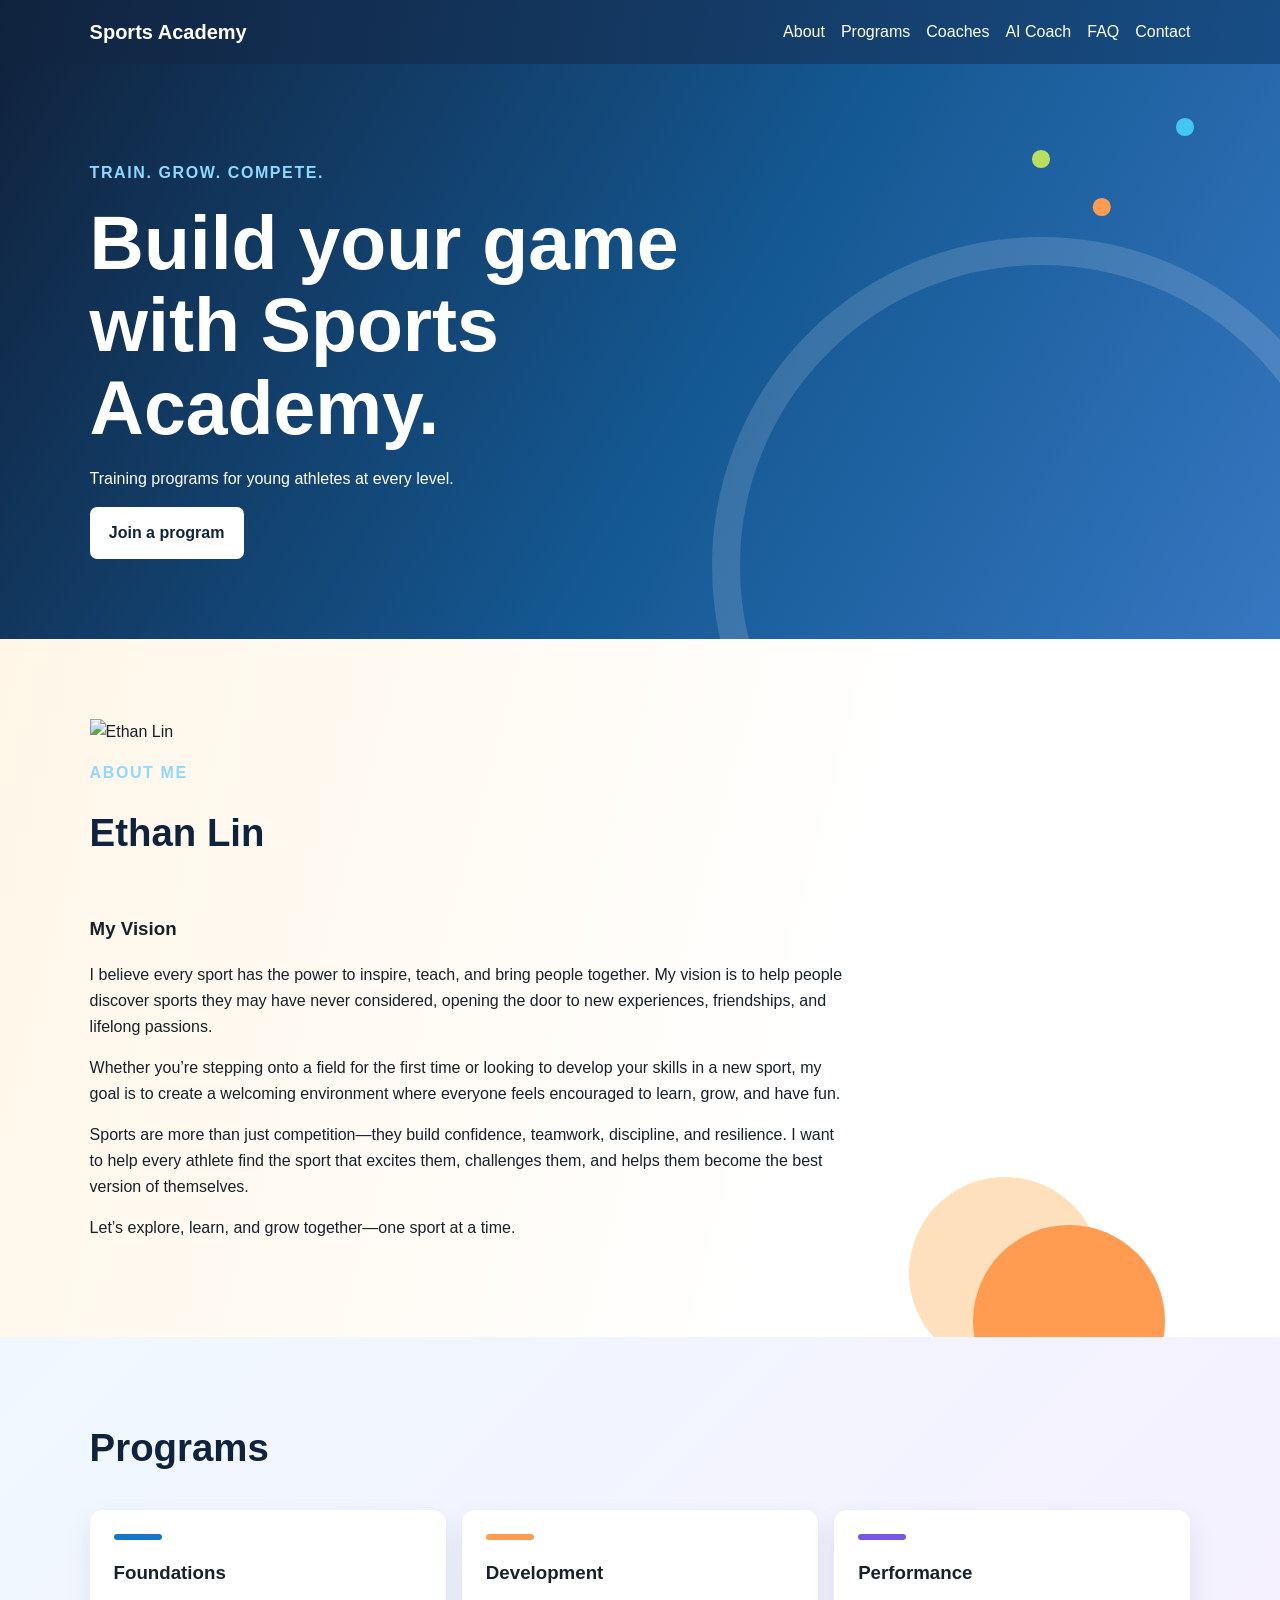
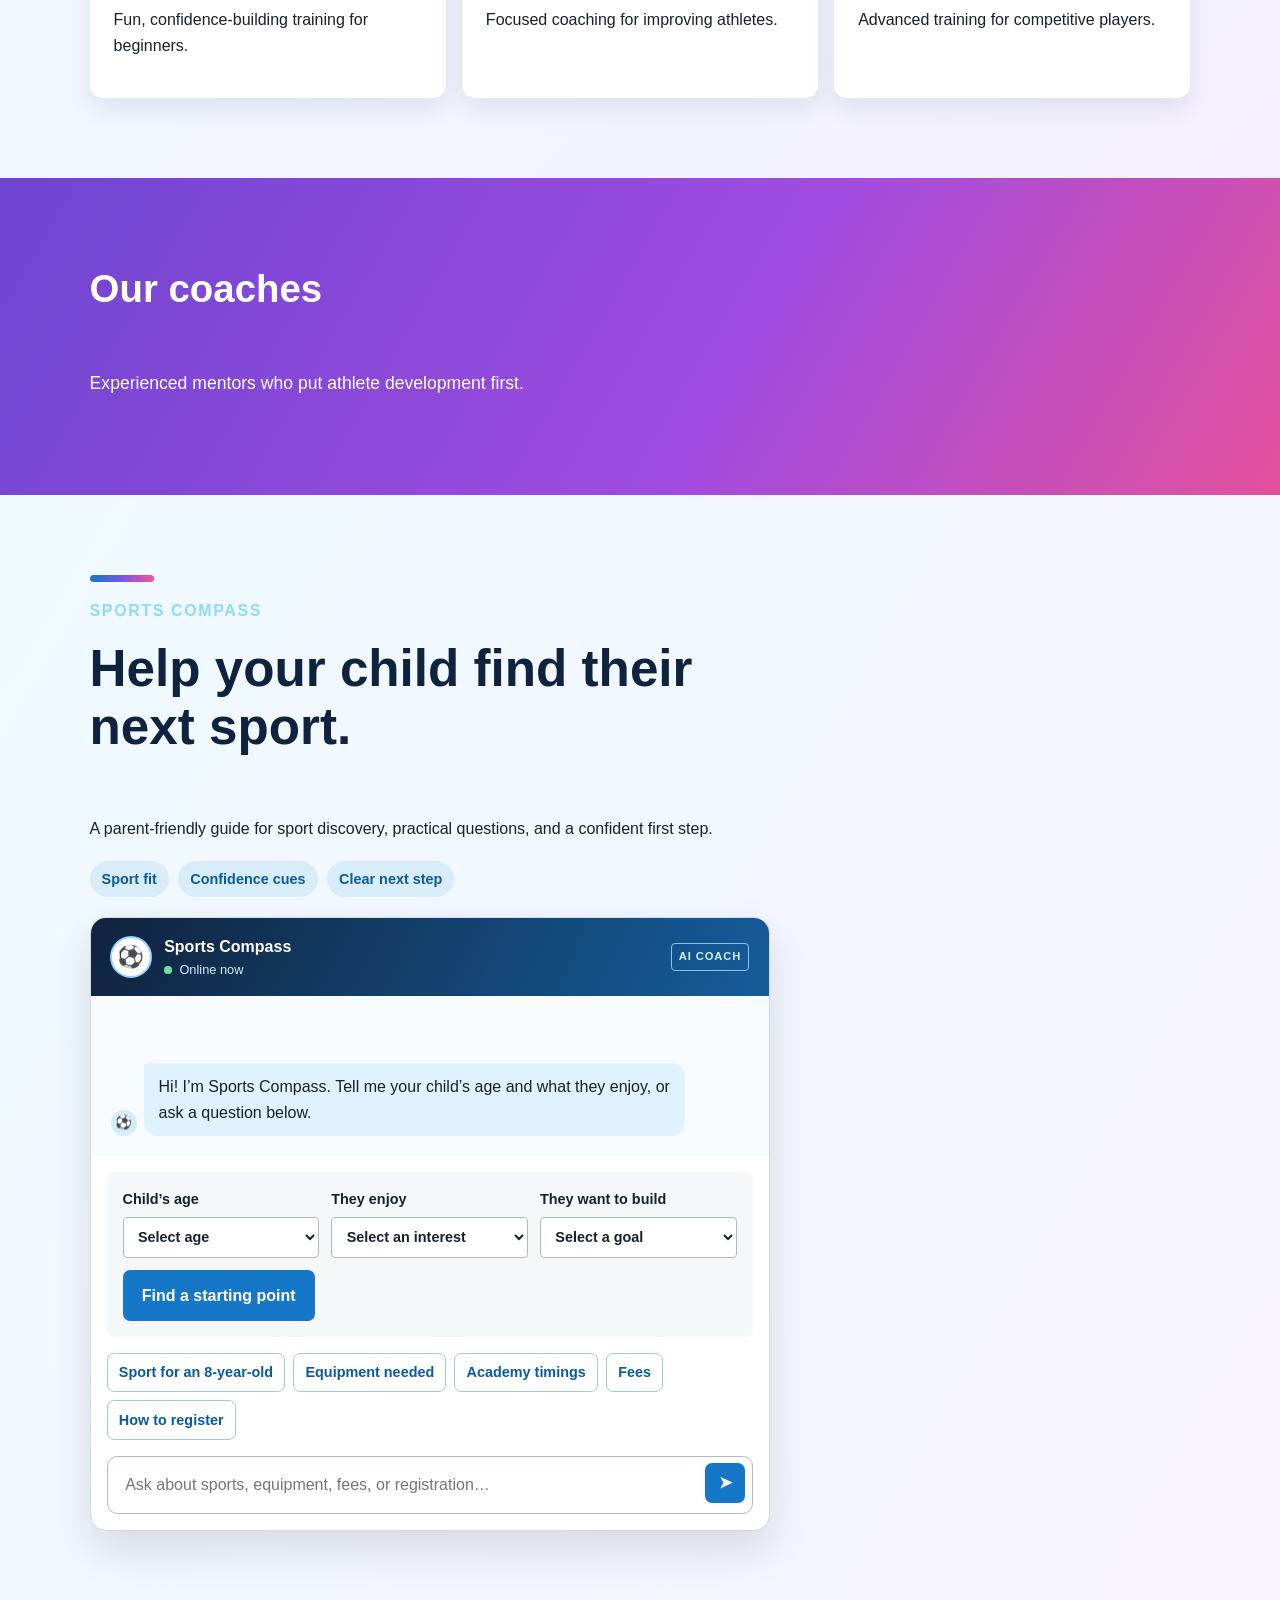
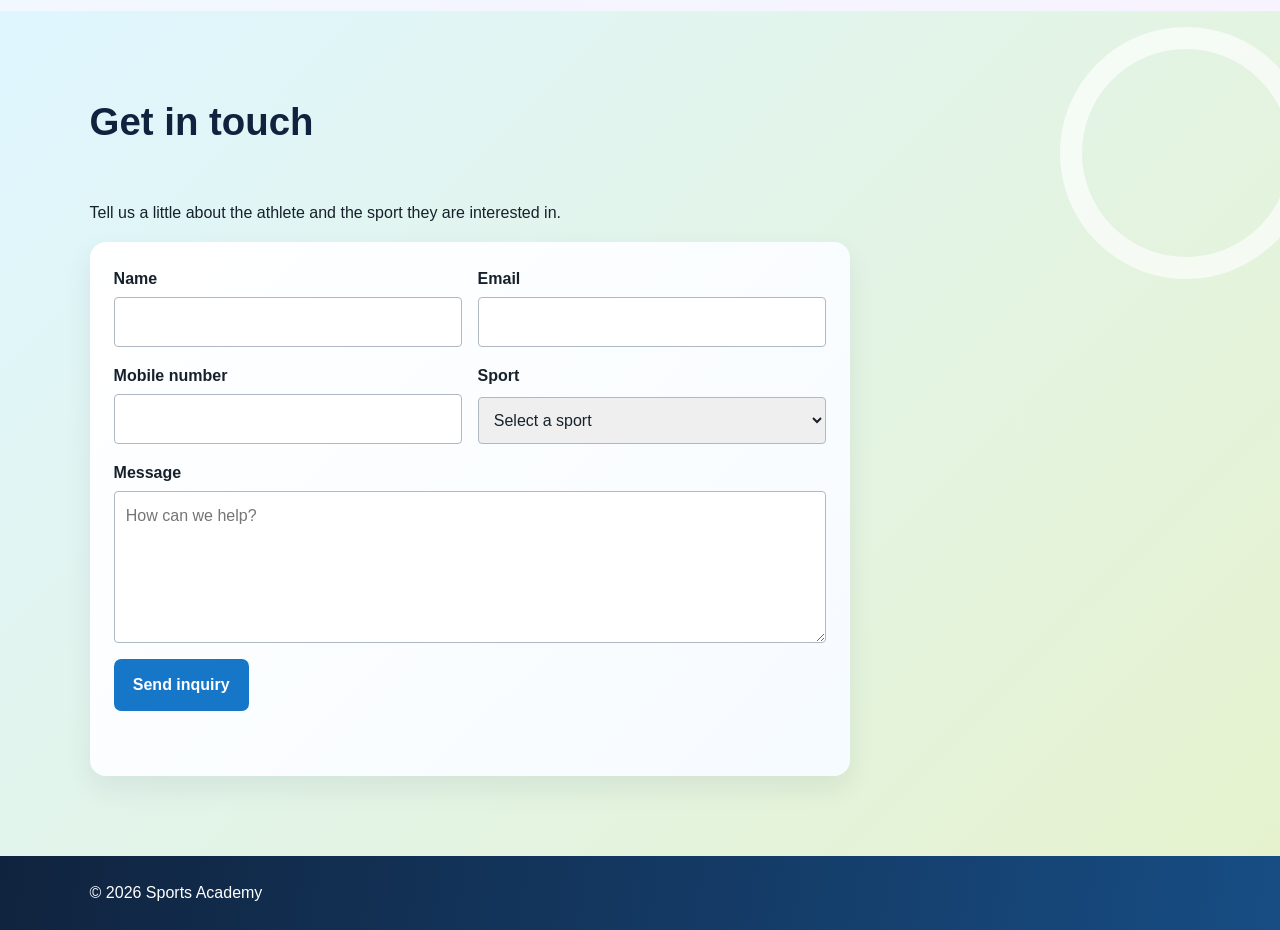
==== commit c4835f04: "Enhance 'About' section with personal details Added a detailed 'About' section for Ethan Lin, includ" ====
--- a/index.html
+++ b/index.html
@@ -20,60 +20,45 @@
         <p>Training programs for young athletes at every level.</p>
         <a class="button" href="#contact">Join a program</a>
       </section>
-      <section id="about"><h2>About us</h2><p>We provide supportive coaching, skill development, and a community that helps athletes thrive.</p></section>
+      <section id="about">
+        <div class="about-grid">
+          <div class="about-profile"><img src="ethan-lin-profile.png" alt="Ethan Lin" /></div>
+          <div>
+            <p class="eyebrow">About me</p>
+            <h2>Ethan Lin</h2>
+            <h3>My Vision</h3>
+            <p>I believe every sport has the power to inspire, teach, and bring people together. My vision is to help people discover sports they may have never considered, opening the door to new experiences, friendships, and lifelong passions.</p>
+            <p>Whether you’re stepping onto a field for the first time or looking to develop your skills in a new sport, my goal is to create a welcoming environment where everyone feels encouraged to learn, grow, and have fun.</p>
+            <p>Sports are more than just competition—they build confidence, teamwork, discipline, and resilience. I want to help every athlete find the sport that excites them, challenges them, and helps them become the best version of themselves.</p>
+            <p class="about-closing">Let’s explore, learn, and grow together—one sport at a time.</p>
+          </div>
+        </div>
+      </section>
       <section id="programs"><h2>Programs</h2><div class="cards"><article><h3>Foundations</h3><p>Fun, confidence-building training for beginners.</p></article><article><h3>Development</h3><p>Focused coaching for improving athletes.</p></article><article><h3>Performance</h3><p>Advanced training for competitive players.</p></article></div></section>
       <section id="coaches"><h2>Our coaches</h2><p>Experienced mentors who put athlete development first.</p></section>
       <section id="assistant" class="assistant-section">
         <p class="eyebrow">Sports Compass</p>
         <h2>Help your child find their next sport.</h2>
         <p>A parent-friendly guide for sport discovery, practical questions, and a confident first step.</p>
-        <div class="compass-intro">
-          <span>Sport fit</span><span>Confidence cues</span><span>Clear next step</span>
-        </div>
+        <div class="compass-intro"><span>Sport fit</span><span>Confidence cues</span><span>Clear next step</span></div>
         <div class="coach-chat" aria-label="AI Coach Assistant">
-          <div class="coach-chat__header">
-            <div class="bot-identity">
-              <div class="bot-avatar" aria-hidden="true">⚽</div>
-              <div><strong>Sports Compass</strong><span><i></i> Online now</span></div>
-            </div>
-            <span class="bot-label">AI COACH</span>
-          </div>
-          <div id="coach-messages" class="coach-messages" aria-live="polite">
-            <div class="coach-message coach-message--bot"><span class="message-avatar" aria-hidden="true">⚽</span><p>Hi! I’m Sports Compass. Tell me your child’s age and what they enjoy, or ask a question below.</p></div>
-          </div>
+          <div class="coach-chat__header"><div class="bot-identity"><div class="bot-avatar" aria-hidden="true">⚽</div><div><strong>Sports Compass</strong><span><i></i> Online now</span></div></div><span class="bot-label">AI COACH</span></div>
+          <div id="coach-messages" class="coach-messages" aria-live="polite"><div class="coach-message coach-message--bot"><span class="message-avatar" aria-hidden="true">⚽</span><p>Hi! I’m Sports Compass. Tell me your child’s age and what they enjoy, or ask a question below.</p></div></div>
           <form id="sport-finder-form" class="sport-finder-form">
             <label>Child’s age<select name="age" required><option value="" selected disabled>Select age</option><option value="5-7">5–7</option><option value="8-10">8–10</option><option value="11-13">11–13</option><option value="14+">14+</option></select></label>
             <label>They enjoy<select name="interest" required><option value="" selected disabled>Select an interest</option><option value="team play">Team play</option><option value="individual challenges">Individual challenges</option><option value="being active outdoors">Being active outdoors</option><option value="building confidence">Building confidence</option></select></label>
             <label>They want to build<select name="goal" required><option value="" selected disabled>Select a goal</option><option value="coordination and confidence">Coordination and confidence</option><option value="fitness and stamina">Fitness and stamina</option><option value="teamwork and communication">Teamwork and communication</option><option value="focus and discipline">Focus and discipline</option></select></label>
             <button type="submit">Find a starting point</button>
           </form>
-          <div class="suggested-questions" aria-label="Suggested questions">
-            <button type="button" data-question="Which sport suits an 8-year-old?">Sport for an 8-year-old</button>
-            <button type="button" data-question="What equipment is needed?">Equipment needed</button>
-            <button type="button" data-question="What are the academy timings?">Academy timings</button>
-            <button type="button" data-question="What is the fee?">Fees</button>
-            <button type="button" data-question="How can I register?">How to register</button>
-          </div>
-          <form id="coach-form" class="coach-form">
-            <label class="sr-only" for="coach-question">Ask the AI Coach</label>
-            <input id="coach-question" name="question" type="text" placeholder="Ask about sports, equipment, fees, or registration…" required />
-            <button type="submit" aria-label="Send question">➤</button>
-          </form>
+          <div class="suggested-questions" aria-label="Suggested questions"><button type="button" data-question="Which sport suits an 8-year-old?">Sport for an 8-year-old</button><button type="button" data-question="What equipment is needed?">Equipment needed</button><button type="button" data-question="What are the academy timings?">Academy timings</button><button type="button" data-question="What is the fee?">Fees</button><button type="button" data-question="How can I register?">How to register</button></div>
+          <form id="coach-form" class="coach-form"><label class="sr-only" for="coach-question">Ask the AI Coach</label><input id="coach-question" name="question" type="text" placeholder="Ask about sports, equipment, fees, or registration…" required /><button type="submit" aria-label="Send question">➤</button></form>
         </div>
       </section>
       <section id="contact">
-        <h2>Get in touch</h2>
-        <p>Tell us a little about the athlete and the sport they are interested in.</p>
+        <h2>Get in touch</h2><p>Tell us a little about the athlete and the sport they are interested in.</p>
         <form id="contact-form" class="contact-form">
-          <div class="form-grid">
-            <label>Name<input type="text" name="name" autocomplete="name" required /></label>
-            <label>Email<input type="email" name="email" autocomplete="email" required /></label>
-            <label>Mobile number<input type="tel" name="mobile" autocomplete="tel" inputmode="tel" required /></label>
-            <label>Sport<select name="sport" required><option value="" selected disabled>Select a sport</option><option>Soccer</option><option>Basketball</option><option>Cricket</option><option>Baseball</option><option>Tennis</option><option>Swimming</option><option>Volleyball</option><option>Track &amp; Field</option><option>Martial Arts</option><option>Other</option></select></label>
-          </div>
-          <label>Message<textarea name="message" rows="5" placeholder="How can we help?"></textarea></label>
-          <button type="submit">Send inquiry</button>
-          <p id="form-status" class="form-status" aria-live="polite"></p>
+          <div class="form-grid"><label>Name<input type="text" name="name" autocomplete="name" required /></label><label>Email<input type="email" name="email" autocomplete="email" required /></label><label>Mobile number<input type="tel" name="mobile" autocomplete="tel" inputmode="tel" required /></label><label>Sport<select name="sport" required><option value="" selected disabled>Select a sport</option><option>Soccer</option><option>Basketball</option><option>Cricket</option><option>Baseball</option><option>Tennis</option><option>Swimming</option><option>Volleyball</option><option>Track &amp; Field</option><option>Martial Arts</option><option>Other</option></select></label></div>
+          <label>Message<textarea name="message" rows="5" placeholder="How can we help?"></textarea></label><button type="submit">Send inquiry</button><p id="form-status" class="form-status" aria-live="polite"></p>
         </form>
       </section>
     </main>
--- a/styles.css
+++ b/styles.css
@@ -1,22 +1,34 @@
-:root { --navy:#0d1b2a; --blue:#1677c8; --light:#f4f8fb; --text:#17212b; }
+:root { --navy:#10233e; --blue:#1677c8; --sky:#43c6f0; --lime:#b8df5d; --orange:#ff9c52; --pink:#f0569a; --purple:#7856e8; --light:#f5f8ff; --text:#17212b; }
 * { box-sizing:border-box; }
-body { margin:0; color:var(--text); font:16px/1.6 Arial,sans-serif; }
-.site-header { display:flex; justify-content:space-between; align-items:center; padding:1rem 7%; background:var(--navy); }
+body { margin:0; color:var(--text); font:16px/1.6 Arial,sans-serif; background:#fff; }
+.site-header { display:flex; justify-content:space-between; align-items:center; padding:1rem 7%; background:linear-gradient(100deg,var(--navy),#174d84); box-shadow:0 3px 14px #10233e2b; }
 .brand, nav a { color:#fff; text-decoration:none; }
 .brand { font-size:1.25rem; font-weight:700; }
 nav { display:flex; gap:1rem; }
-section { padding:4rem 7%; }
-.hero { min-height:55vh; display:grid; align-content:center; background:linear-gradient(120deg,var(--navy),var(--blue)); color:#fff; }
+section { padding:5rem 7%; }
+section h2 { display:inline-block; margin-top:0; color:var(--navy); font-size:clamp(1.9rem,3vw,2.8rem); }
+#about { position:relative; overflow:hidden; background:linear-gradient(105deg,#fff6e7 0%,#fff 65%); }
+#about::after { position:absolute; right:9%; bottom:-5rem; width:12rem; height:12rem; border-radius:50%; background:var(--orange); box-shadow:-4rem -3rem 0 #ffe0bc; content:""; }
+#about > * { position:relative; z-index:1; max-width:760px; }
+.hero { position:relative; min-height:58vh; display:grid; align-content:center; overflow:hidden; background:linear-gradient(120deg,var(--navy) 0%,#145892 55%,#3677c1 100%); color:#fff; }
+.hero::after { position:absolute; right:-7vw; bottom:-20vw; width:47vw; height:47vw; border:28px solid #ffffff24; border-radius:50%; content:""; }
+.hero::before { position:absolute; top:15%; right:18%; width:1.1rem; height:1.1rem; border-radius:50%; background:var(--lime); box-shadow:3.8rem 3rem 0 var(--orange),9rem -2rem 0 var(--sky); content:""; }
+.hero > * { position:relative; z-index:1; }
 .hero h1 { max-width:700px; margin:0; font-size:clamp(2.4rem,6vw,4.7rem); line-height:1.1; }
-.eyebrow { color:#a9dafd; font-weight:700; text-transform:uppercase; letter-spacing:.08em; }
-.button, button { display:inline-block; width:fit-content; padding:.75rem 1.1rem; border:0; border-radius:.25rem; background:#fff; color:var(--navy); font:inherit; font-weight:700; text-decoration:none; cursor:pointer; }
-#programs { background:var(--light); }
+.eyebrow { color:#8fd8ff; font-weight:700; text-transform:uppercase; letter-spacing:.1em; }
+.button, button { display:inline-block; width:fit-content; padding:.8rem 1.2rem; border:0; border-radius:.45rem; background:#fff; color:var(--navy); font:inherit; font-weight:700; text-decoration:none; cursor:pointer; transition:transform .2s ease, box-shadow .2s ease; }
+.button:hover, button:hover { transform:translateY(-2px); box-shadow:0 7px 16px #10233e2a; }
+#programs { background:linear-gradient(135deg,#f0f8ff,#f5f0ff); }
 .cards, .form-grid { display:grid; grid-template-columns:repeat(3,1fr); gap:1rem; }
-article { padding:1.5rem; border-radius:.5rem; background:#fff; box-shadow:0 2px 12px #0d1b2a14; }
-.assistant-section { background:var(--light); }
+article { position:relative; padding:1.5rem; overflow:hidden; border-radius:.8rem; background:#fff; box-shadow:0 10px 26px #10233e16; }
+article::before { display:block; width:3rem; height:.35rem; margin-bottom:1rem; border-radius:99px; background:var(--blue); content:""; }
+article:nth-child(2)::before { background:var(--orange); }
+article:nth-child(3)::before { background:var(--purple); }
+.assistant-section { background:linear-gradient(120deg,#effaff,#f7f3ff); }
+.assistant-section::before { display:block; width:4rem; height:.45rem; margin-bottom:1rem; border-radius:99px; background:linear-gradient(90deg,var(--blue),var(--purple),var(--pink)); content:""; }
 .assistant-section > h2 { max-width:700px; font-size:clamp(2rem,4vw,3.3rem); line-height:1.15; }
 .compass-intro { display:flex; flex-wrap:wrap; gap:.6rem; margin:1.25rem 0; }
-.compass-intro span { padding:.35rem .65rem; border-radius:999px; background:#d9ecfa; color:#075b9e; font-size:.9rem; font-weight:700; }
+.compass-intro span { padding:.4rem .75rem; border-radius:999px; background:#d9ecfa; color:#075b9e; font-size:.9rem; font-weight:700; }
 .coach-chat { display:grid; max-width:680px; gap:0; overflow:hidden; border:1px solid #cfdae3; border-radius:1rem; background:#fff; box-shadow:0 18px 42px #0d1b2a20; }
 .coach-chat__header { display:flex; justify-content:space-between; align-items:center; padding:1rem 1.2rem; background:linear-gradient(115deg,var(--navy),#155d9b); color:#fff; }
 .bot-identity { display:flex; align-items:center; gap:.75rem; }
@@ -44,12 +56,25 @@
 .coach-form input { min-width:0; padding:.55rem .7rem; border:0; outline:0; font:inherit; }
 .coach-form button { display:grid; width:2.5rem; height:2.5rem; place-items:center; padding:0; border-radius:.45rem; background:var(--blue); color:#fff; }
 .sr-only { position:absolute; width:1px; height:1px; padding:0; margin:-1px; overflow:hidden; clip:rect(0, 0, 0, 0); white-space:nowrap; border:0; }
-.contact-form { display:grid; max-width:760px; gap:1rem; }
+.contact-form { display:grid; max-width:760px; gap:1rem; padding:1.5rem; border-radius:1rem; background:linear-gradient(135deg,#fff,#f6fbff); box-shadow:0 12px 28px #10233e12; }
 .form-grid { grid-template-columns:repeat(2,1fr); }
 .contact-form label { display:grid; gap:.35rem; font-weight:700; }
 .contact-form input, .contact-form select, .contact-form textarea { width:100%; padding:.7rem; border:1px solid #aeb9c3; border-radius:.25rem; color:var(--text); font:inherit; font-weight:400; }
 .contact-form textarea { resize:vertical; }
 .contact-form button { background:var(--blue); color:#fff; }
 .form-status { min-height:1.6rem; margin:0; color:#176b36; font-weight:700; }
-footer { padding:1.5rem 7%; background:var(--navy); color:#fff; }
+#coaches { color:#fff; background:linear-gradient(120deg,#6f45d1,#a04be0 58%,#e3519c); }
+#coaches h2 { color:#fff; }
+#coaches p { max-width:620px; font-size:1.1rem; }
+#contact { position:relative; overflow:hidden; background:linear-gradient(135deg,#dff6ff,#e6f2ce); }
+#contact::after { position:absolute; right:-2rem; top:1rem; width:13rem; height:13rem; border:22px solid #ffffffa8; border-radius:50%; content:""; }
+#contact > * { position:relative; z-index:1; }
+.faq-page { max-width:950px; margin:0 auto; }
+.faq-page h1 { margin:.2rem 0; font-size:clamp(2.4rem,5vw,4.4rem); line-height:1.1; }
+.faq-list { display:grid; gap:.75rem; margin-top:2rem; }
+.faq-list details { border:1px solid #cfdae3; border-radius:.5rem; background:#fff; }
+.faq-list summary { padding:1rem 1.2rem; color:var(--navy); font-weight:700; cursor:pointer; }
+.faq-list p { padding:0 1.2rem 1rem; margin:0; }
+.faq-cta { margin-top:2rem; background:var(--blue); color:#fff; }
+footer { padding:1.5rem 7%; background:linear-gradient(100deg,var(--navy),#174d84); color:#fff; }
 @media (max-width:650px) { .site-header { align-items:flex-start; flex-direction:column; gap:.75rem; } .cards, .form-grid, .sport-finder-form { grid-template-columns:1fr; } .coach-form { grid-template-columns:1fr; } }
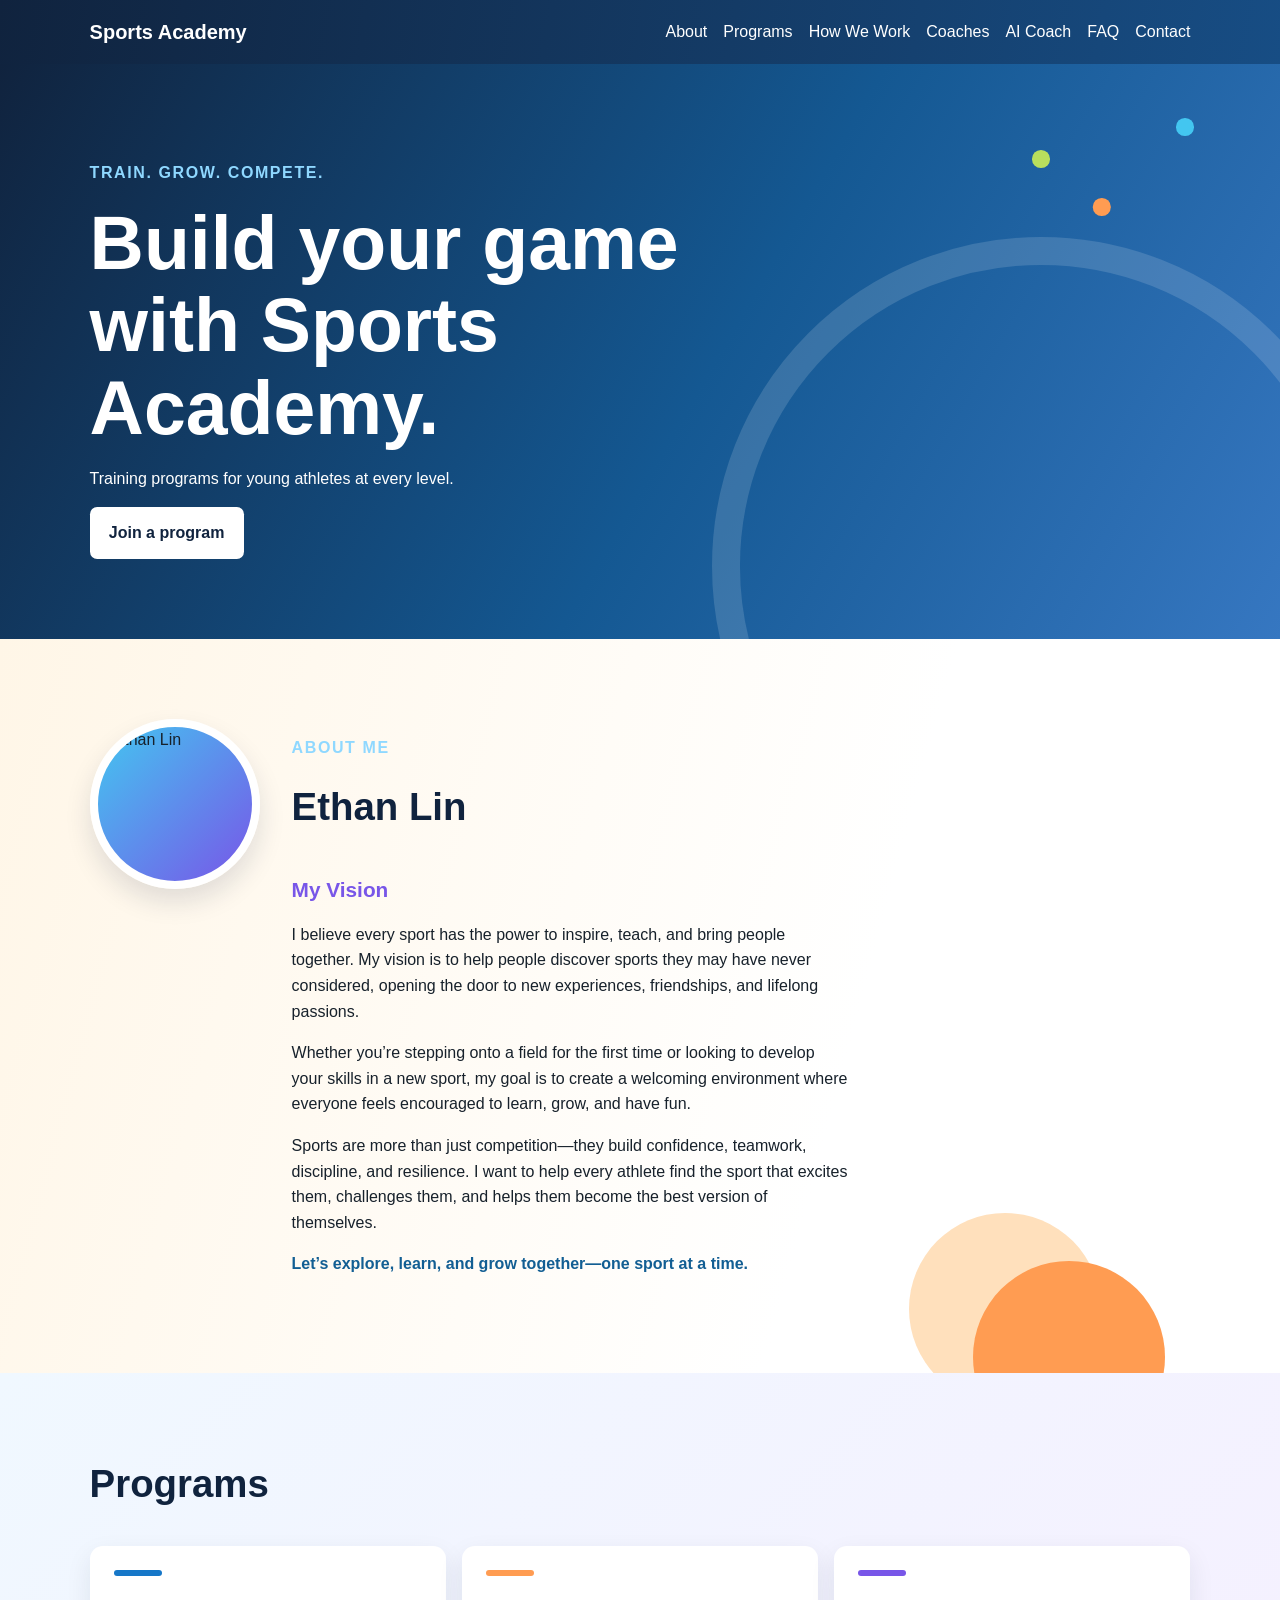
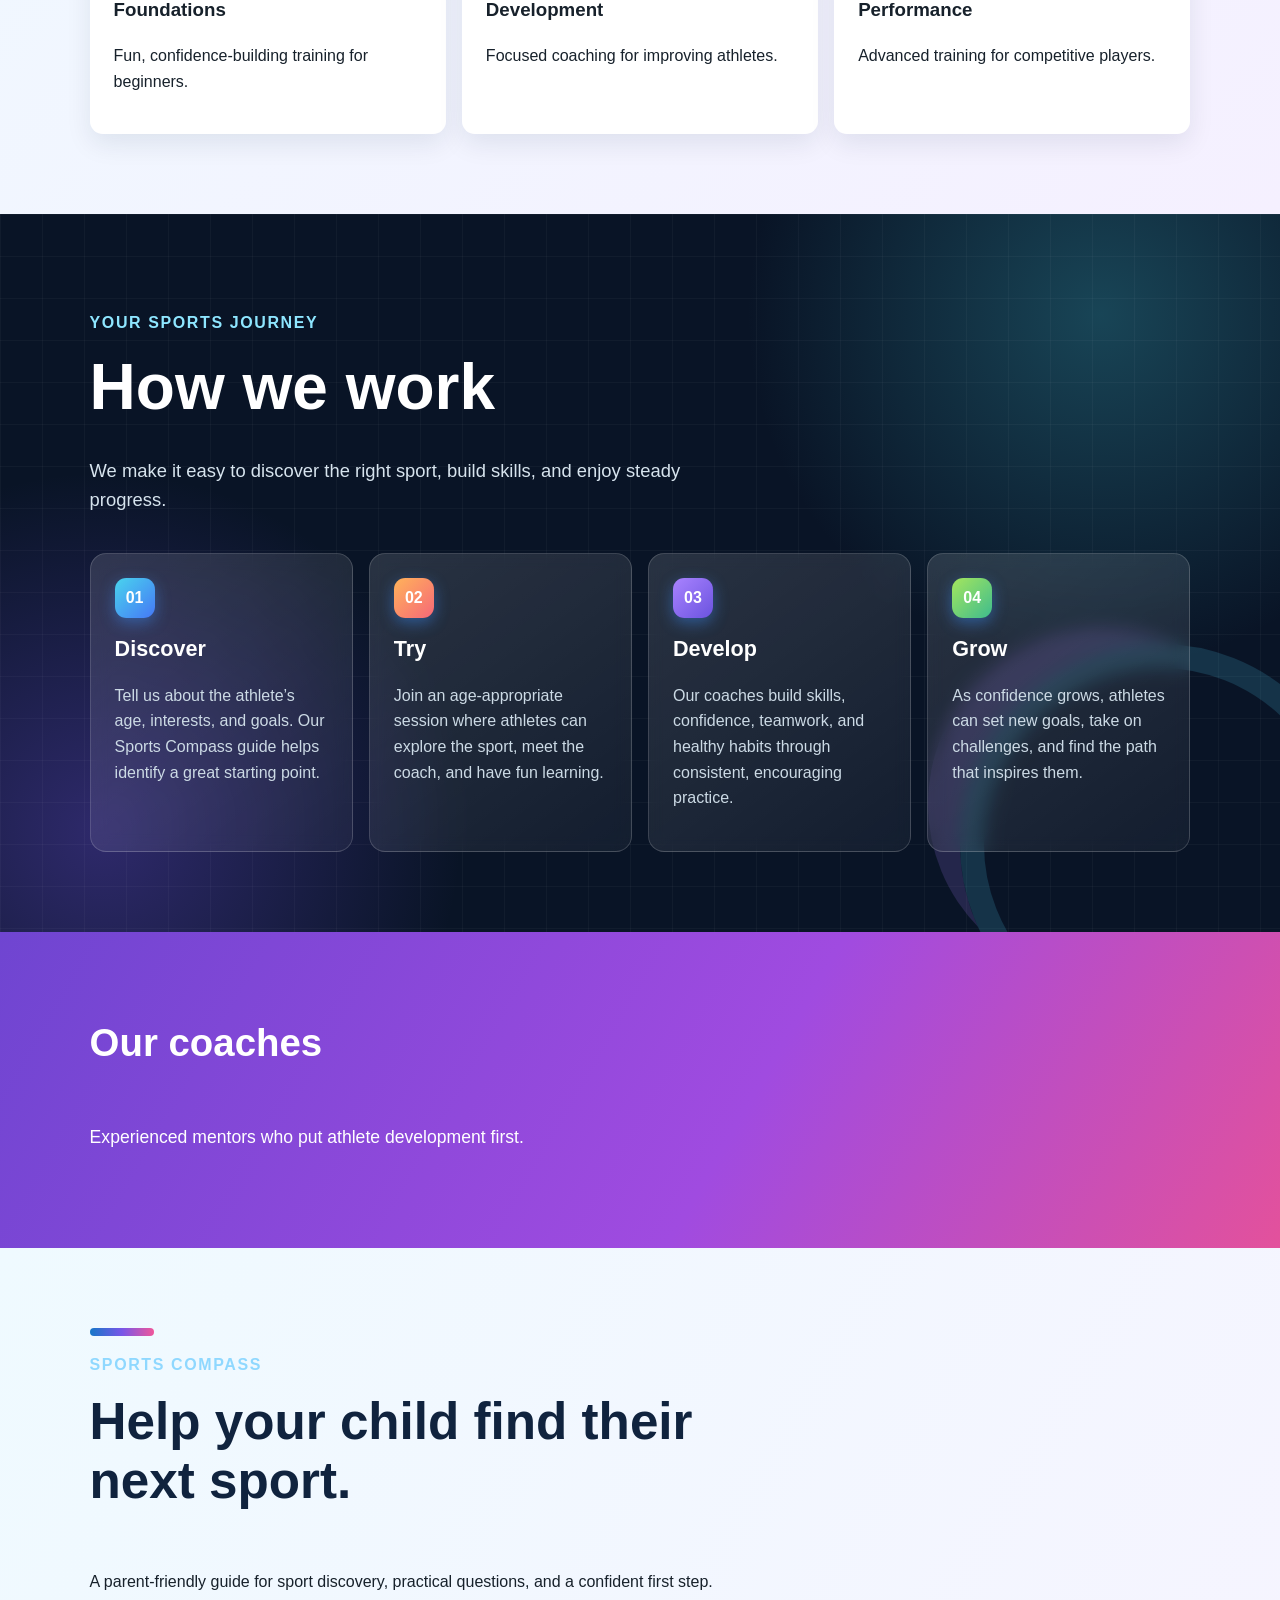
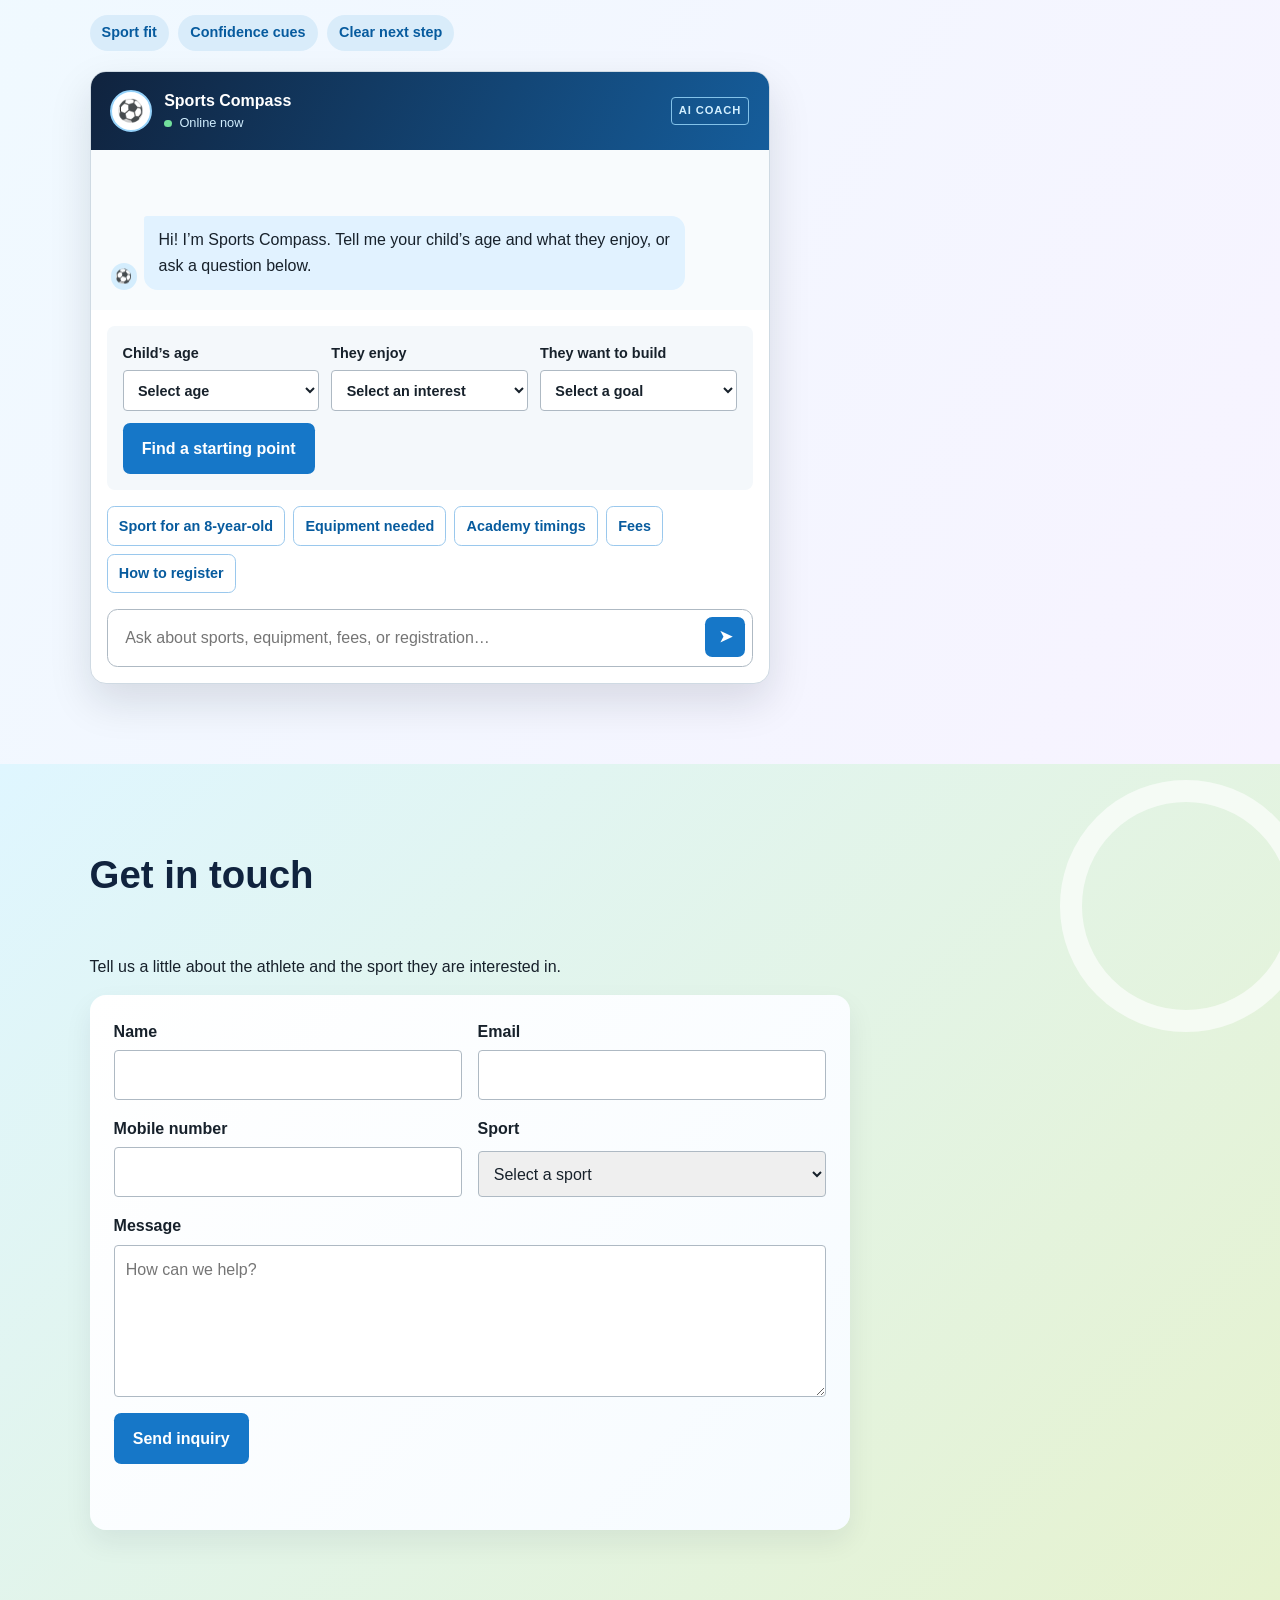
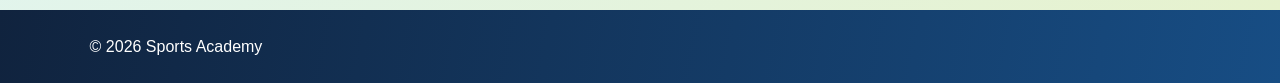
==== commit 4c4f70f0: "Update index.html" ====
--- a/index.html
+++ b/index.html
@@ -10,7 +10,7 @@
     <header class="site-header">
       <a class="brand" href="#home">Sports Academy</a>
       <nav aria-label="Main navigation">
-        <a href="#about">About</a><a href="#programs">Programs</a><a href="#coaches">Coaches</a><a href="#assistant">AI Coach</a><a href="faq.html">FAQ</a><a href="#contact">Contact</a>
+        <a href="#about">About</a><a href="#programs">Programs</a><a href="#how-we-work">How We Work</a><a href="#coaches">Coaches</a><a href="#assistant">AI Coach</a><a href="faq.html">FAQ</a><a href="#contact">Contact</a>
       </nav>
     </header>
     <main id="home">
@@ -22,7 +22,7 @@
       </section>
       <section id="about">
         <div class="about-grid">
-          <div class="about-profile"><img src="ethan-lin-profile.png" alt="Ethan Lin" /></div>
+          <div class="about-profile"><img src="assests/ethan-lin-profile.png" alt="Ethan Lin" /></div>
           <div>
             <p class="eyebrow">About me</p>
             <h2>Ethan Lin</h2>
@@ -35,6 +35,17 @@
         </div>
       </section>
       <section id="programs"><h2>Programs</h2><div class="cards"><article><h3>Foundations</h3><p>Fun, confidence-building training for beginners.</p></article><article><h3>Development</h3><p>Focused coaching for improving athletes.</p></article><article><h3>Performance</h3><p>Advanced training for competitive players.</p></article></div></section>
+      <section id="how-we-work">
+        <p class="eyebrow">Your sports journey</p>
+        <h2>How we work</h2>
+        <p class="section-intro">We make it easy to discover the right sport, build skills, and enjoy steady progress.</p>
+        <div class="work-steps">
+          <article><span>01</span><h3>Discover</h3><p>Tell us about the athlete’s age, interests, and goals. Our Sports Compass guide helps identify a great starting point.</p></article>
+          <article><span>02</span><h3>Try</h3><p>Join an age-appropriate session where athletes can explore the sport, meet the coach, and have fun learning.</p></article>
+          <article><span>03</span><h3>Develop</h3><p>Our coaches build skills, confidence, teamwork, and healthy habits through consistent, encouraging practice.</p></article>
+          <article><span>04</span><h3>Grow</h3><p>As confidence grows, athletes can set new goals, take on challenges, and find the path that inspires them.</p></article>
+        </div>
+      </section>
       <section id="coaches"><h2>Our coaches</h2><p>Experienced mentors who put athlete development first.</p></section>
       <section id="assistant" class="assistant-section">
         <p class="eyebrow">Sports Compass</p>
--- a/styles.css
+++ b/styles.css
@@ -10,6 +10,12 @@
 #about { position:relative; overflow:hidden; background:linear-gradient(105deg,#fff6e7 0%,#fff 65%); }
 #about::after { position:absolute; right:9%; bottom:-5rem; width:12rem; height:12rem; border-radius:50%; background:var(--orange); box-shadow:-4rem -3rem 0 #ffe0bc; content:""; }
 #about > * { position:relative; z-index:1; max-width:760px; }
+.about-grid { display:grid; grid-template-columns:170px 1fr; align-items:start; gap:2rem; max-width:980px; }
+.about-profile { display:grid; width:170px; height:170px; place-items:center; border:8px solid #fff; border-radius:50%; background:linear-gradient(135deg,var(--sky),var(--purple)); box-shadow:0 13px 26px #10233e20; }
+.about-profile img { width:100%; height:100%; object-fit:contain; border-radius:50%; }
+.about-grid h3 { margin:.2rem 0 .7rem; color:var(--purple); font-size:1.3rem; }
+.about-grid p { max-width:700px; }
+.about-closing { color:#125e93; font-weight:700; }
 .hero { position:relative; min-height:58vh; display:grid; align-content:center; overflow:hidden; background:linear-gradient(120deg,var(--navy) 0%,#145892 55%,#3677c1 100%); color:#fff; }
 .hero::after { position:absolute; right:-7vw; bottom:-20vw; width:47vw; height:47vw; border:28px solid #ffffff24; border-radius:50%; content:""; }
 .hero::before { position:absolute; top:15%; right:18%; width:1.1rem; height:1.1rem; border-radius:50%; background:var(--lime); box-shadow:3.8rem 3rem 0 var(--orange),9rem -2rem 0 var(--sky); content:""; }
@@ -24,6 +30,23 @@
 article::before { display:block; width:3rem; height:.35rem; margin-bottom:1rem; border-radius:99px; background:var(--blue); content:""; }
 article:nth-child(2)::before { background:var(--orange); }
 article:nth-child(3)::before { background:var(--purple); }
+#how-we-work { position:relative; overflow:hidden; color:#fff; background:radial-gradient(circle at 86% 14%,#2c839470 0%,transparent 28%),radial-gradient(circle at 8% 86%,#6247cb6b 0%,transparent 27%),#091426; }
+#how-we-work::before { position:absolute; inset:0; opacity:.36; background-image:linear-gradient(#ffffff18 1px,transparent 1px),linear-gradient(90deg,#ffffff18 1px,transparent 1px); background-size:42px 42px; content:""; }
+#how-we-work::after { position:absolute; right:-5rem; bottom:-7rem; width:22rem; height:22rem; border:1.5rem solid #55d5fa28; border-radius:50%; box-shadow:-3.5rem -2.5rem 0 -1.5rem #ae7bff2b; content:""; }
+#how-we-work > * { position:relative; z-index:1; }
+#how-we-work h2 { max-width:710px; margin:.2rem 0 1rem; color:#fff; font-size:clamp(2.5rem,5vw,4.7rem); line-height:1.03; }
+#how-we-work .eyebrow { color:#8ee6ff; }
+.section-intro { max-width:650px; color:#d7e4ee; font-size:1.15rem; }
+.work-steps { display:grid; grid-template-columns:repeat(4,1fr); gap:1rem; margin-top:2.4rem; }
+.work-steps article { min-height:265px; border:1px solid #ffffff2a; border-radius:1rem; background:linear-gradient(145deg,#ffffff22,#ffffff0b); box-shadow:none; backdrop-filter:blur(9px); }
+.work-steps article::before { display:none; }
+.work-steps article:hover { transform:translateY(-5px); border-color:#8ee6ff85; }
+.work-steps article h3 { margin:.9rem 0 .55rem; color:#fff; font-size:1.35rem; }
+.work-steps article p { color:#ccdae5; }
+.work-steps span { display:grid; width:2.5rem; height:2.5rem; place-items:center; border-radius:.7rem; background:linear-gradient(135deg,#49d4ee,#4578f5); color:#fff; box-shadow:0 5px 15px #3d8df675; font-weight:700; }
+.work-steps article:nth-child(2) span { background:linear-gradient(135deg,#ffb35a,#f66878); }
+.work-steps article:nth-child(3) span { background:linear-gradient(135deg,#a983ff,#6b53df); }
+.work-steps article:nth-child(4) span { background:linear-gradient(135deg,#a5e65d,#3ebc8e); }
 .assistant-section { background:linear-gradient(120deg,#effaff,#f7f3ff); }
 .assistant-section::before { display:block; width:4rem; height:.45rem; margin-bottom:1rem; border-radius:99px; background:linear-gradient(90deg,var(--blue),var(--purple),var(--pink)); content:""; }
 .assistant-section > h2 { max-width:700px; font-size:clamp(2rem,4vw,3.3rem); line-height:1.15; }
@@ -77,4 +100,5 @@
 .faq-list p { padding:0 1.2rem 1rem; margin:0; }
 .faq-cta { margin-top:2rem; background:var(--blue); color:#fff; }
 footer { padding:1.5rem 7%; background:linear-gradient(100deg,var(--navy),#174d84); color:#fff; }
-@media (max-width:650px) { .site-header { align-items:flex-start; flex-direction:column; gap:.75rem; } .cards, .form-grid, .sport-finder-form { grid-template-columns:1fr; } .coach-form { grid-template-columns:1fr; } }
+@media (max-width:800px) { .work-steps { grid-template-columns:repeat(2,1fr); } }
+@media (max-width:650px) { .site-header { align-items:flex-start; flex-direction:column; gap:.75rem; } .cards, .form-grid, .sport-finder-form, .about-grid, .work-steps { grid-template-columns:1fr; } .about-profile { width:130px; height:130px; } .coach-form { grid-template-columns:1fr; } }
